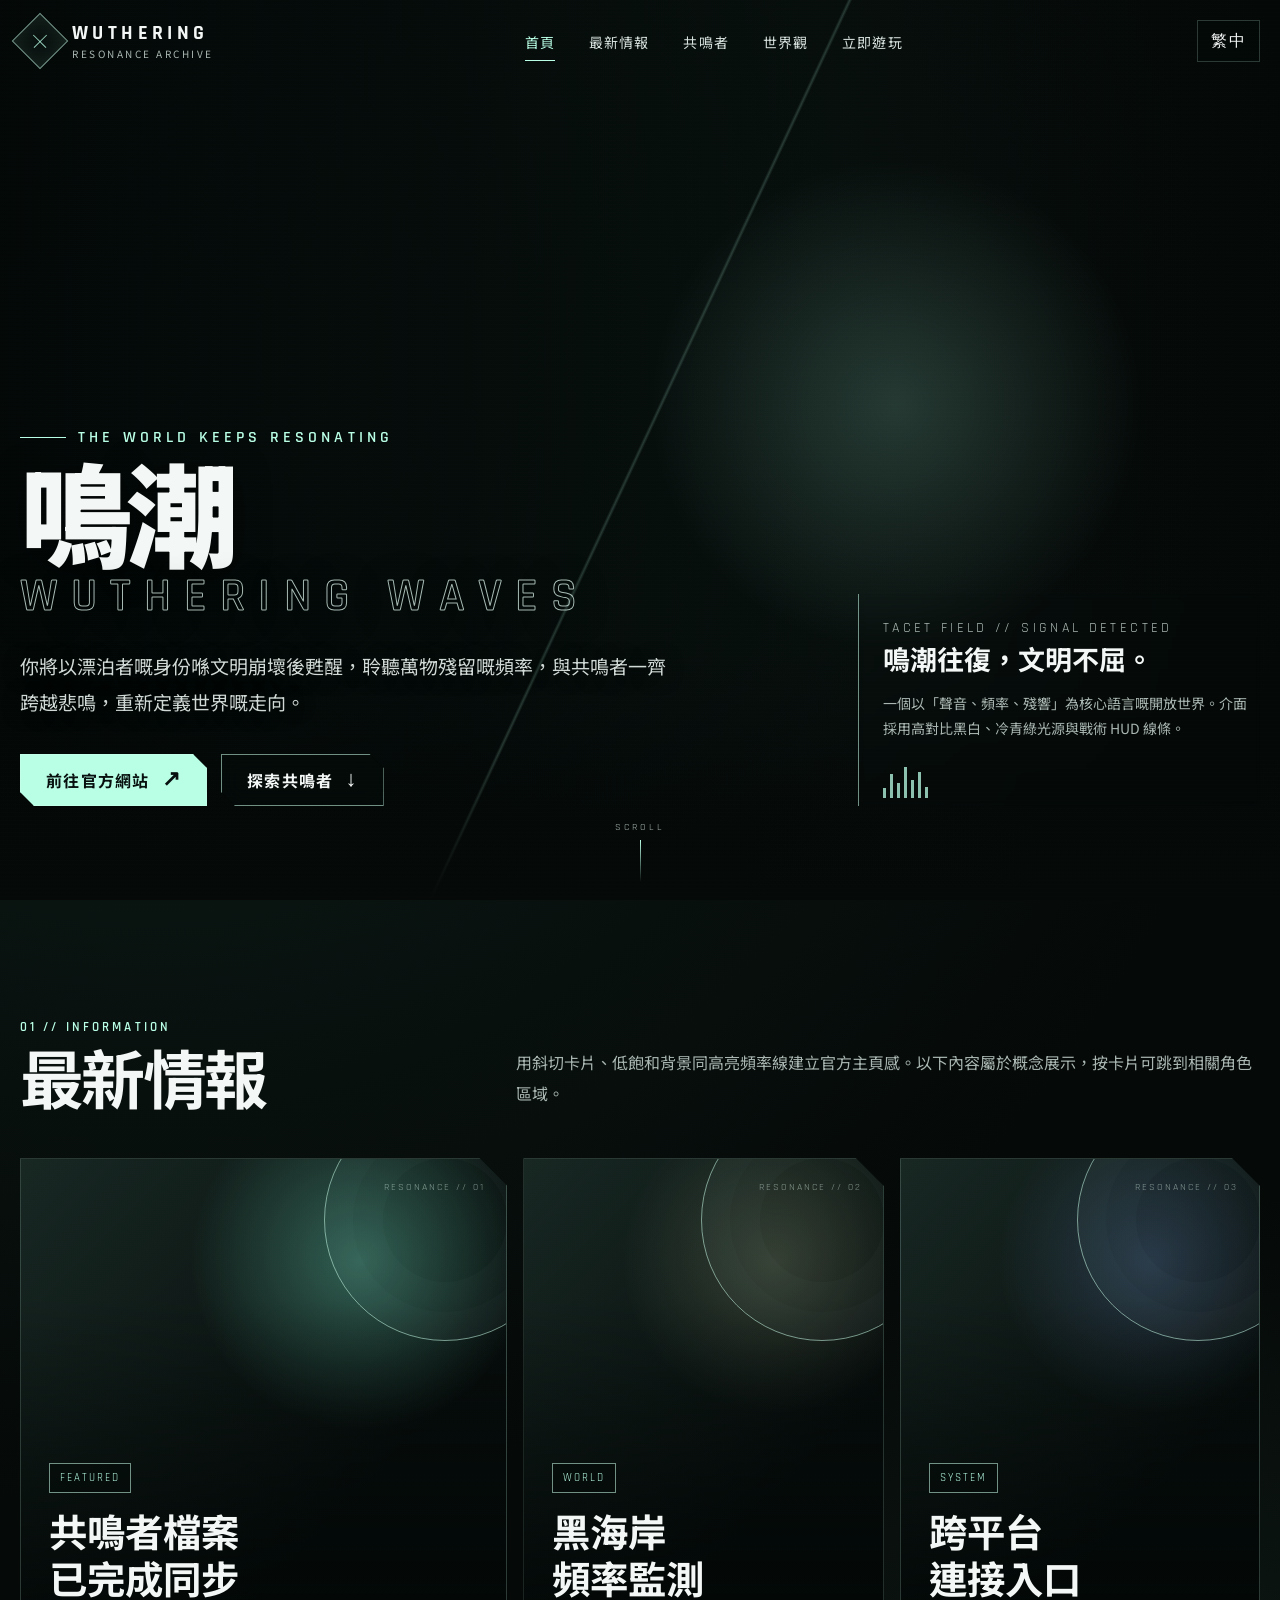
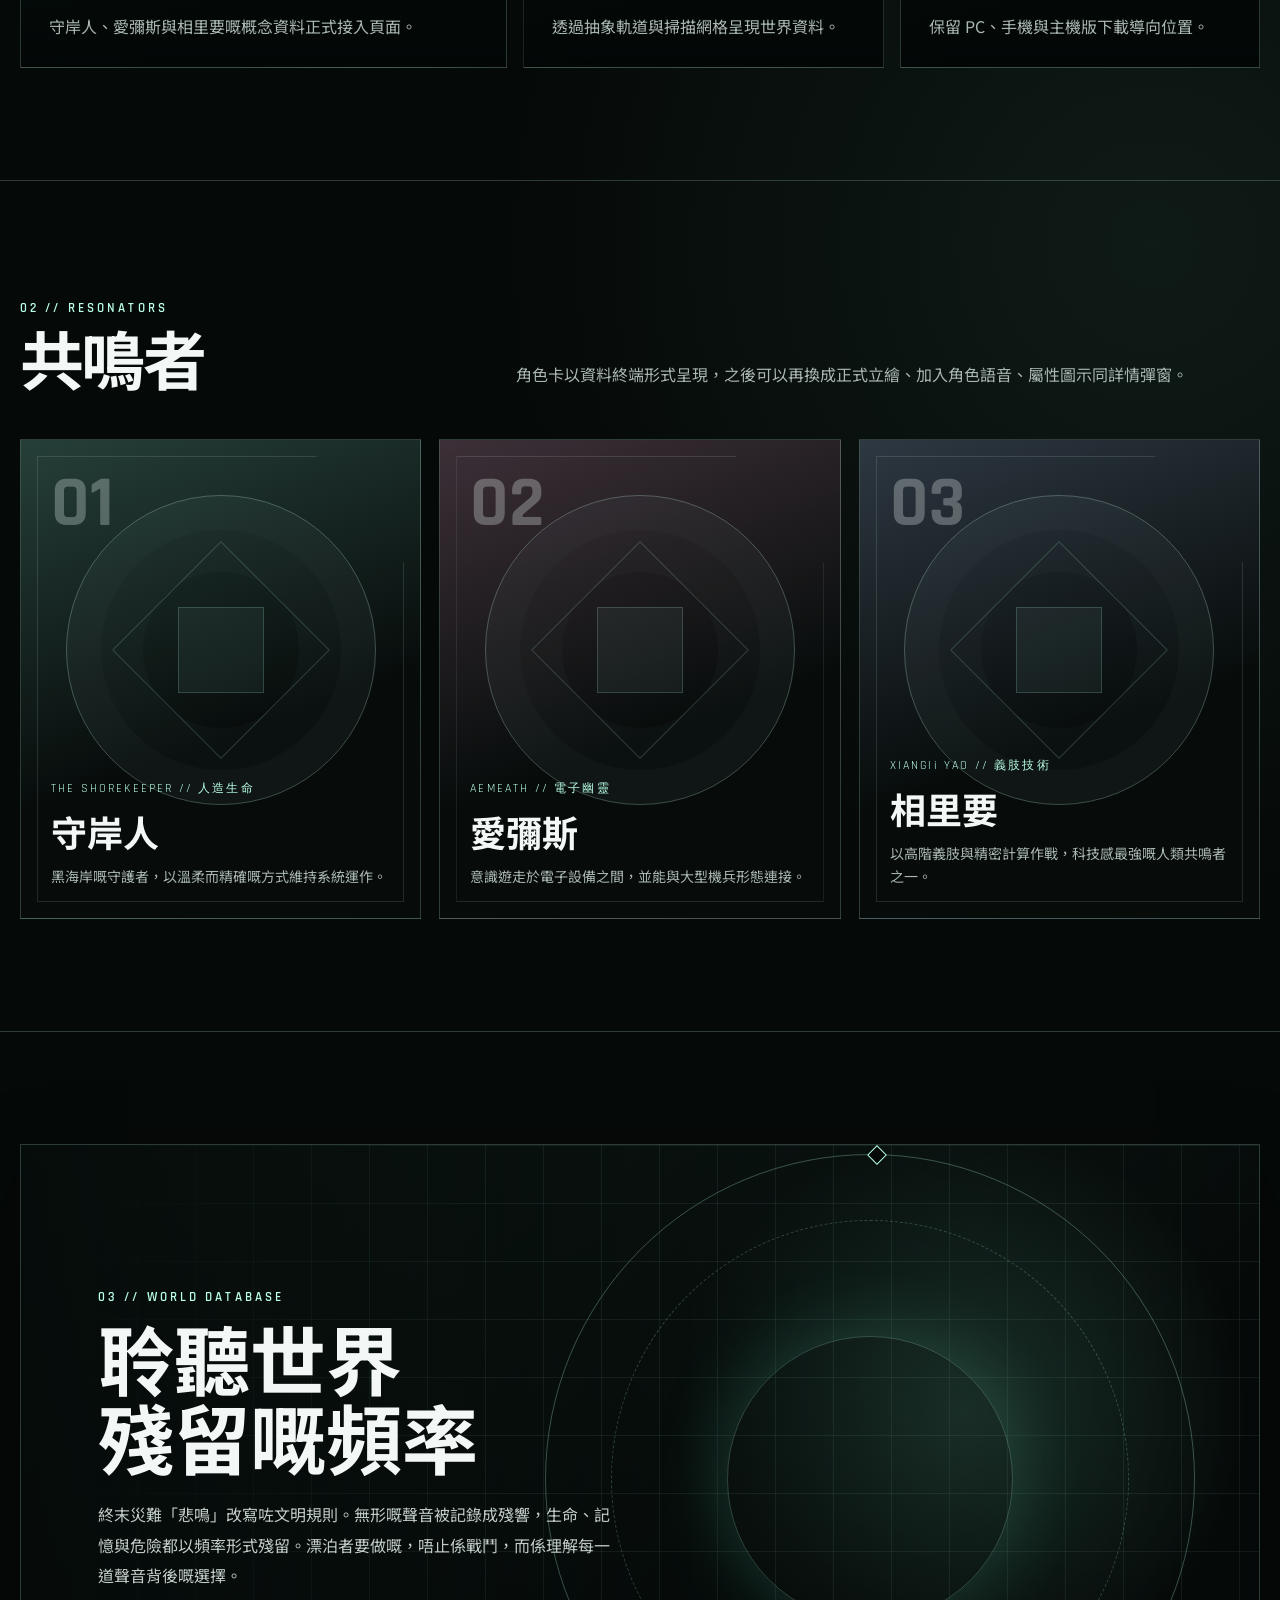
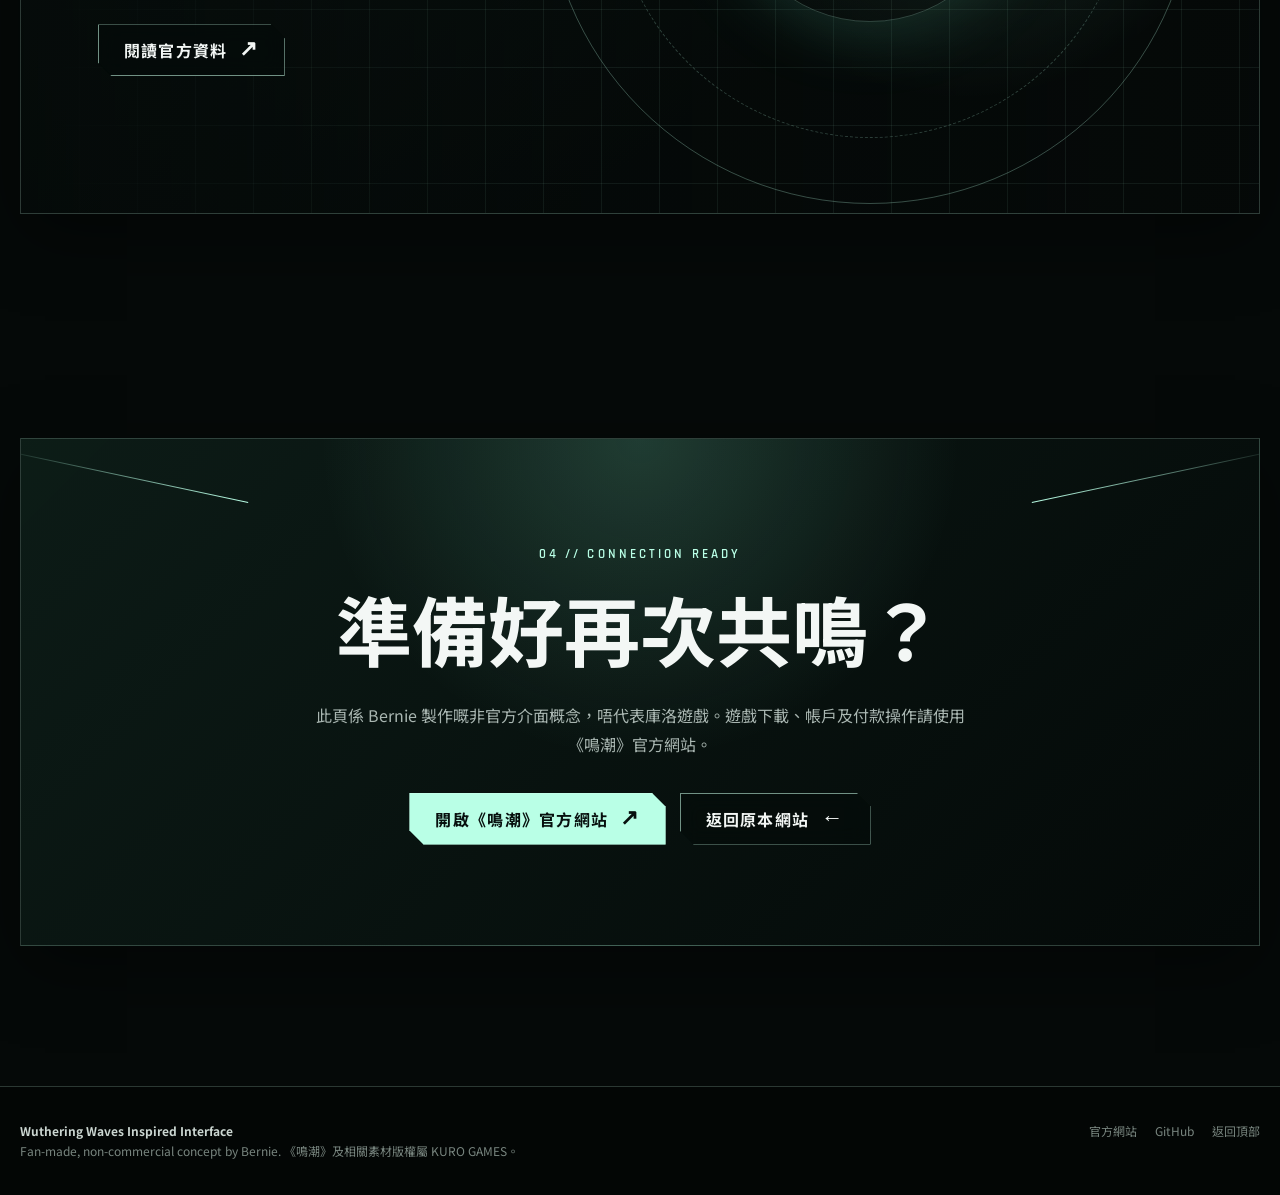
==== wuwa/index.html @ e4658cd7 "feat: add Wuthering Waves inspired landing page" ====
<!DOCTYPE html>
<html lang="zh-Hant">
<head>
  <meta charset="UTF-8" />
  <meta name="viewport" content="width=device-width, initial-scale=1.0" />
  <meta name="description" content="鳴潮風格的非官方概念首頁，由 Bernie 製作。" />
  <meta name="theme-color" content="#07110f" />
  <title>鳴潮｜Wuthering Waves Concept</title>
  <link rel="preconnect" href="https://fonts.googleapis.com" />
  <link rel="preconnect" href="https://fonts.gstatic.com" crossorigin />
  <link href="https://fonts.googleapis.com/css2?family=Noto+Sans+TC:wght@300;400;500;600;700;900&family=Rajdhani:wght@400;500;600;700&display=swap" rel="stylesheet" />
  <style>
    :root {
      --bg: #050908;
      --bg-soft: #0b1412;
      --panel: rgba(8, 17, 15, .72);
      --panel-strong: rgba(6, 13, 12, .92);
      --line: rgba(203, 255, 235, .2);
      --line-bright: rgba(203, 255, 235, .55);
      --text: #f3f7f5;
      --muted: #a9b6b1;
      --accent: #b9ffe6;
      --accent-2: #62e6bd;
      --warning: #e8dca4;
      --shadow: 0 22px 70px rgba(0, 0, 0, .42);
      --max: 1240px;
    }

    * { box-sizing: border-box; }
    html { scroll-behavior: smooth; }
    body {
      margin: 0;
      color: var(--text);
      background:
        radial-gradient(circle at 12% 8%, rgba(54, 129, 107, .16), transparent 28%),
        radial-gradient(circle at 90% 42%, rgba(117, 205, 175, .09), transparent 24%),
        var(--bg);
      font-family: "Noto Sans TC", system-ui, sans-serif;
      overflow-x: hidden;
    }

    body::before {
      content: "";
      position: fixed;
      inset: 0;
      pointer-events: none;
      opacity: .16;
      z-index: 100;
      background-image: linear-gradient(rgba(255,255,255,.035) 1px, transparent 1px);
      background-size: 100% 4px;
      mix-blend-mode: overlay;
    }

    a { color: inherit; text-decoration: none; }
    button { font: inherit; }
    img { display: block; max-width: 100%; }

    .skip-link {
      position: fixed;
      left: 16px;
      top: -80px;
      z-index: 999;
      padding: 12px 16px;
      background: var(--accent);
      color: #06100d;
      transition: top .2s ease;
    }
    .skip-link:focus { top: 16px; }

    .site-header {
      position: fixed;
      inset: 0 0 auto;
      z-index: 50;
      border-bottom: 1px solid transparent;
      transition: background .25s ease, border-color .25s ease, backdrop-filter .25s ease;
    }
    .site-header.scrolled {
      background: rgba(3, 8, 7, .8);
      border-color: var(--line);
      backdrop-filter: blur(18px);
    }
    .nav-shell {
      width: min(var(--max), calc(100% - 40px));
      height: 82px;
      margin: 0 auto;
      display: flex;
      align-items: center;
      justify-content: space-between;
      gap: 28px;
    }
    .brand {
      display: inline-flex;
      align-items: center;
      gap: 12px;
      min-width: 210px;
      letter-spacing: .08em;
    }
    .brand-glyph {
      width: 40px;
      height: 40px;
      position: relative;
      display: grid;
      place-items: center;
      border: 1px solid var(--line-bright);
      transform: rotate(45deg);
      background: rgba(185, 255, 230, .04);
      box-shadow: inset 0 0 18px rgba(185, 255, 230, .08);
    }
    .brand-glyph::before,
    .brand-glyph::after {
      content: "";
      position: absolute;
      background: var(--accent);
      opacity: .8;
    }
    .brand-glyph::before { width: 18px; height: 1px; }
    .brand-glyph::after { width: 1px; height: 18px; }
    .brand-copy { line-height: 1; }
    .brand-copy strong {
      display: block;
      font-family: Rajdhani, sans-serif;
      font-size: 20px;
      font-weight: 700;
      letter-spacing: .22em;
    }
    .brand-copy small {
      display: block;
      margin-top: 6px;
      color: var(--muted);
      font-size: 10px;
      letter-spacing: .25em;
    }

    .site-nav {
      display: flex;
      align-items: center;
      gap: 4px;
    }
    .site-nav a {
      position: relative;
      padding: 29px 15px 27px;
      color: #d8e2de;
      font-size: 14px;
      letter-spacing: .08em;
      transition: color .2s ease;
    }
    .site-nav a::after {
      content: "";
      position: absolute;
      left: 15px;
      right: 15px;
      bottom: 18px;
      height: 1px;
      background: var(--accent);
      transform: scaleX(0);
      transition: transform .2s ease;
    }
    .site-nav a:hover,
    .site-nav a.active { color: var(--accent); }
    .site-nav a:hover::after,
    .site-nav a.active::after { transform: scaleX(1); }

    .header-actions { display: flex; align-items: center; gap: 10px; }
    .lang-btn,
    .menu-btn {
      border: 1px solid var(--line);
      background: rgba(3, 10, 8, .3);
      color: var(--text);
      height: 42px;
      min-width: 42px;
      cursor: pointer;
    }
    .lang-btn { padding: 0 13px; font-family: Rajdhani, sans-serif; letter-spacing: .08em; }
    .menu-btn { display: none; font-size: 20px; }

    .hero {
      min-height: 100svh;
      position: relative;
      display: grid;
      align-items: end;
      isolation: isolate;
      background:
        linear-gradient(90deg, rgba(3, 8, 7, .96) 0%, rgba(3, 8, 7, .75) 36%, rgba(3, 8, 7, .18) 66%, rgba(3, 8, 7, .52) 100%),
        linear-gradient(0deg, var(--bg) 0%, transparent 28%),
        url("https://wutheringwaves.kurogames.com/website-preface/video/bg/bg-poster.png") center/cover no-repeat;
    }
    .hero::before {
      content: "";
      position: absolute;
      inset: 0;
      z-index: -1;
      background:
        linear-gradient(115deg, transparent 0 49.85%, rgba(185,255,230,.18) 50%, transparent 50.15%),
        radial-gradient(circle at 70% 45%, rgba(177, 255, 228, .18), transparent 24%);
      animation: pulseGlow 5s ease-in-out infinite;
    }
    .hero::after {
      content: "";
      position: absolute;
      inset: auto 0 0;
      height: 150px;
      z-index: -1;
      background: linear-gradient(transparent, var(--bg));
    }
    @keyframes pulseGlow {
      0%, 100% { opacity: .58; }
      50% { opacity: 1; }
    }

    .hero-shell {
      width: min(var(--max), calc(100% - 40px));
      margin: 0 auto;
      padding: 170px 0 94px;
      display: grid;
      grid-template-columns: minmax(0, 1.05fr) minmax(320px, .55fr);
      align-items: end;
      gap: 70px;
    }
    .kicker {
      margin: 0 0 16px;
      display: flex;
      align-items: center;
      gap: 12px;
      color: var(--accent);
      font-family: Rajdhani, sans-serif;
      font-weight: 600;
      letter-spacing: .26em;
      text-transform: uppercase;
    }
    .kicker::before { content: ""; width: 46px; height: 1px; background: currentColor; }
    .hero h1 {
      margin: 0;
      max-width: 850px;
      font-size: clamp(54px, 8.8vw, 132px);
      font-weight: 900;
      line-height: .82;
      letter-spacing: -.06em;
      text-shadow: 0 6px 36px rgba(0,0,0,.45);
    }
    .hero h1 span {
      display: block;
      margin-top: 21px;
      color: transparent;
      -webkit-text-stroke: 1px rgba(232, 255, 246, .72);
      font-family: Rajdhani, sans-serif;
      font-size: .42em;
      font-weight: 600;
      letter-spacing: .28em;
    }
    .hero-copy {
      max-width: 650px;
      margin: 32px 0 0;
      color: #d0d9d5;
      font-size: clamp(16px, 1.5vw, 19px);
      line-height: 1.9;
      text-shadow: 0 2px 18px rgba(0,0,0,.65);
    }
    .hero-actions { display: flex; flex-wrap: wrap; gap: 14px; margin-top: 34px; }
    .btn {
      min-height: 52px;
      padding: 0 25px;
      display: inline-flex;
      align-items: center;
      justify-content: center;
      gap: 12px;
      border: 1px solid var(--line-bright);
      font-weight: 700;
      letter-spacing: .08em;
      clip-path: polygon(0 0, calc(100% - 14px) 0, 100% 14px, 100% 100%, 14px 100%, 0 calc(100% - 14px));
      transition: transform .2s ease, background .2s ease, color .2s ease;
    }
    .btn:hover { transform: translateY(-3px); }
    .btn.primary { background: var(--accent); color: #07100e; }
    .btn.ghost { background: rgba(4, 12, 10, .55); backdrop-filter: blur(10px); }
    .btn .arrow { font-family: Rajdhani, sans-serif; font-size: 22px; }

    .hero-data {
      align-self: end;
      border-left: 1px solid var(--line-bright);
      padding: 8px 0 8px 24px;
      backdrop-filter: blur(3px);
    }
    .data-label {
      margin: 0 0 12px;
      color: var(--accent);
      font-family: Rajdhani, sans-serif;
      font-size: 12px;
      letter-spacing: .24em;
    }
    .hero-data h2 { margin: 0; font-size: 27px; line-height: 1.35; }
    .hero-data p { margin: 14px 0 0; color: var(--muted); line-height: 1.75; font-size: 14px; }
    .signal {
      display: flex;
      align-items: end;
      gap: 4px;
      height: 34px;
      margin-top: 24px;
    }
    .signal i { width: 3px; background: var(--accent); opacity: .75; animation: wave 1.2s ease-in-out infinite; }
    .signal i:nth-child(1) { height: 10px; }
    .signal i:nth-child(2) { height: 24px; animation-delay: -.15s; }
    .signal i:nth-child(3) { height: 15px; animation-delay: -.3s; }
    .signal i:nth-child(4) { height: 31px; animation-delay: -.45s; }
    .signal i:nth-child(5) { height: 18px; animation-delay: -.6s; }
    .signal i:nth-child(6) { height: 26px; animation-delay: -.75s; }
    .signal i:nth-child(7) { height: 11px; animation-delay: -.9s; }
    @keyframes wave { 0%,100% { transform: scaleY(.5); opacity: .35; } 50% { transform: scaleY(1); opacity: 1; } }

    .scroll-mark {
      position: absolute;
      left: 50%;
      bottom: 18px;
      transform: translateX(-50%);
      display: flex;
      flex-direction: column;
      align-items: center;
      gap: 7px;
      color: var(--muted);
      font-family: Rajdhani, sans-serif;
      font-size: 10px;
      letter-spacing: .3em;
    }
    .scroll-mark::after { content: ""; width: 1px; height: 42px; background: linear-gradient(var(--accent), transparent); }

    main section:not(.hero) {
      width: min(var(--max), calc(100% - 40px));
      margin: 0 auto;
      padding: 112px 0;
    }
    .section-head {
      display: grid;
      grid-template-columns: .6fr 1fr;
      gap: 50px;
      align-items: end;
      margin-bottom: 50px;
    }
    .index {
      color: var(--accent);
      font-family: Rajdhani, sans-serif;
      font-size: 13px;
      font-weight: 600;
      letter-spacing: .24em;
    }
    .section-head h2 {
      margin: 8px 0 0;
      font-size: clamp(38px, 5vw, 70px);
      line-height: 1;
      letter-spacing: -.04em;
    }
    .section-head p { margin: 0; color: var(--muted); line-height: 1.9; }

    .news-grid {
      display: grid;
      grid-template-columns: 1.15fr .85fr .85fr;
      gap: 16px;
    }
    .news-card {
      min-height: 410px;
      position: relative;
      padding: 28px;
      display: flex;
      flex-direction: column;
      justify-content: end;
      overflow: hidden;
      border: 1px solid var(--line);
      background:
        linear-gradient(0deg, rgba(2, 7, 6, .98), rgba(2, 7, 6, .12) 72%),
        radial-gradient(circle at 70% 20%, var(--card-glow, rgba(98,230,189,.32)), transparent 32%),
        linear-gradient(135deg, #1b2c27, #070d0c 68%);
      box-shadow: var(--shadow);
      clip-path: polygon(0 0, calc(100% - 28px) 0, 100% 28px, 100% 100%, 0 100%);
      transition: transform .25s ease, border-color .25s ease;
    }
    .news-card::before {
      content: "";
      position: absolute;
      width: 240px;
      height: 240px;
      right: -60px;
      top: -60px;
      border: 1px solid var(--line-bright);
      border-radius: 50%;
      box-shadow: inset 0 0 0 28px rgba(185,255,230,.015), inset 0 0 0 58px rgba(185,255,230,.018);
    }
    .news-card::after {
      content: "RESONANCE // 0" attr(data-id);
      position: absolute;
      right: 21px;
      top: 22px;
      color: rgba(232,255,246,.5);
      font-family: Rajdhani, sans-serif;
      font-size: 10px;
      letter-spacing: .2em;
    }
    .news-card:hover { transform: translateY(-8px); border-color: var(--line-bright); }
    .news-card.featured { min-height: 510px; }
    .tag {
      width: max-content;
      margin-bottom: 14px;
      padding: 7px 10px;
      color: var(--accent);
      border: 1px solid var(--line-bright);
      background: rgba(3, 10, 8, .45);
      font-family: Rajdhani, sans-serif;
      font-size: 11px;
      letter-spacing: .18em;
    }
    .news-card h3 { position: relative; margin: 0; font-size: clamp(24px, 3vw, 42px); line-height: 1.2; }
    .news-card p { position: relative; margin: 13px 0 0; color: var(--muted); line-height: 1.65; }

    .resonator-shell {
      position: relative;
      border-top: 1px solid var(--line);
      border-bottom: 1px solid var(--line);
    }
    .resonator-grid {
      display: grid;
      grid-template-columns: repeat(3, 1fr);
      gap: 18px;
    }
    .resonator {
      min-height: 480px;
      position: relative;
      overflow: hidden;
      border: 1px solid var(--line);
      background: linear-gradient(160deg, var(--tone, #20352f), #070c0b 60%);
      cursor: pointer;
      transition: flex .3s ease, transform .25s ease, border-color .25s ease;
    }
    .resonator:hover { transform: translateY(-6px); border-color: var(--accent); }
    .resonator::before {
      content: "";
      position: absolute;
      inset: 16px;
      border: 1px solid rgba(226, 255, 244, .12);
      clip-path: polygon(0 0, 76% 0, 100% 24%, 100% 100%, 0 100%);
    }
    .resonator-orbit {
      position: absolute;
      width: 310px;
      aspect-ratio: 1;
      left: 50%;
      top: 44%;
      transform: translate(-50%, -50%);
      border: 1px solid rgba(210, 255, 239, .27);
      border-radius: 50%;
      box-shadow: inset 0 0 0 34px rgba(185,255,230,.018), inset 0 0 0 76px rgba(185,255,230,.02);
    }
    .resonator-orbit::before,
    .resonator-orbit::after {
      content: "";
      position: absolute;
      inset: 25%;
      border: 1px solid rgba(185,255,230,.18);
      transform: rotate(45deg);
    }
    .resonator-orbit::after { inset: 36%; transform: rotate(0deg); background: rgba(185,255,230,.06); }
    .resonator-number {
      position: absolute;
      left: 30px;
      top: 28px;
      color: rgba(245,255,251,.28);
      font-family: Rajdhani, sans-serif;
      font-size: 72px;
      font-weight: 700;
      line-height: 1;
    }
    .resonator-info {
      position: absolute;
      inset: auto 30px 30px;
      z-index: 2;
    }
    .resonator-role { color: var(--accent); font-family: Rajdhani, sans-serif; letter-spacing: .18em; font-size: 12px; }
    .resonator h3 { margin: 8px 0; font-size: 36px; }
    .resonator p { margin: 0; color: var(--muted); line-height: 1.65; font-size: 14px; }

    .world {
      position: relative;
      min-height: 670px;
      display: grid;
      place-items: center;
      overflow: hidden;
      border: 1px solid var(--line);
      background:
        linear-gradient(90deg, rgba(4,9,8,.88), rgba(4,9,8,.18)),
        radial-gradient(circle at 76% 40%, rgba(132,237,199,.24), transparent 28%),
        linear-gradient(145deg, #13241f, #050908 68%);
      box-shadow: var(--shadow);
    }
    .world::before {
      content: "";
      position: absolute;
      inset: 0;
      background-image:
        linear-gradient(rgba(185,255,230,.07) 1px, transparent 1px),
        linear-gradient(90deg, rgba(185,255,230,.07) 1px, transparent 1px);
      background-size: 58px 58px;
      mask-image: linear-gradient(90deg, transparent, black 40%, black);
    }
    .world-copy {
      position: relative;
      z-index: 2;
      width: min(590px, calc(100% - 48px));
      margin-right: auto;
      padding-left: clamp(28px, 6vw, 86px);
    }
    .world-copy h2 { margin: 12px 0 22px; font-size: clamp(42px, 6vw, 76px); line-height: 1.05; }
    .world-copy p { color: #c1ccc7; line-height: 1.9; }
    .world-ring {
      position: absolute;
      right: clamp(-110px, 5vw, 90px);
      width: min(54vw, 650px);
      aspect-ratio: 1;
      border: 1px solid rgba(185,255,230,.28);
      border-radius: 50%;
      animation: rotate 24s linear infinite;
    }
    .world-ring::before,
    .world-ring::after {
      content: "";
      position: absolute;
      border-radius: 50%;
      border: 1px dashed rgba(185,255,230,.22);
    }
    .world-ring::before { inset: 10%; }
    .world-ring::after { inset: 28%; border-style: solid; box-shadow: 0 0 80px rgba(98,230,189,.2); }
    .world-ring span {
      position: absolute;
      width: 14px;
      aspect-ratio: 1;
      left: 50%;
      top: -7px;
      border: 1px solid var(--accent);
      background: var(--bg);
      transform: rotate(45deg);
    }
    @keyframes rotate { to { transform: rotate(360deg); } }

    .download {
      text-align: center;
      padding-bottom: 140px !important;
    }
    .download-panel {
      position: relative;
      overflow: hidden;
      padding: clamp(52px, 8vw, 100px) 24px;
      border: 1px solid var(--line);
      background:
        radial-gradient(circle at 50% 0%, rgba(134, 239, 201, .18), transparent 40%),
        linear-gradient(135deg, rgba(13, 29, 24, .94), rgba(4, 9, 8, .98));
      box-shadow: var(--shadow);
    }
    .download-panel::before,
    .download-panel::after {
      content: "";
      position: absolute;
      width: 260px;
      height: 1px;
      top: 36px;
      background: linear-gradient(90deg, transparent, var(--accent));
    }
    .download-panel::before { left: -30px; transform: rotate(12deg); }
    .download-panel::after { right: -30px; transform: rotate(-12deg) scaleX(-1); }
    .download h2 { margin: 10px 0 18px; font-size: clamp(42px, 6vw, 76px); }
    .download p { max-width: 650px; margin: 0 auto; color: var(--muted); line-height: 1.8; }
    .download .hero-actions { justify-content: center; }

    .site-footer {
      border-top: 1px solid var(--line);
      background: #030605;
    }
    .footer-shell {
      width: min(var(--max), calc(100% - 40px));
      margin: 0 auto;
      padding: 34px 0;
      display: flex;
      justify-content: space-between;
      gap: 30px;
      color: #78857f;
      font-size: 12px;
      line-height: 1.7;
    }
    .footer-shell strong { color: #cbd6d1; }
    .footer-links { display: flex; flex-wrap: wrap; gap: 18px; align-content: start; }
    .footer-links a:hover { color: var(--accent); }

    .reveal {
      opacity: 0;
      transform: translateY(28px);
      transition: opacity .75s ease, transform .75s ease;
    }
    .reveal.visible { opacity: 1; transform: none; }

    @media (max-width: 960px) {
      .nav-shell { height: 72px; }
      .site-nav {
        position: fixed;
        inset: 72px 0 auto;
        padding: 18px 20px 24px;
        display: grid;
        background: rgba(3, 8, 7, .97);
        border-bottom: 1px solid var(--line);
        transform: translateY(-120%);
        transition: transform .25s ease;
      }
      .site-nav.open { transform: translateY(0); }
      .site-nav a { padding: 13px 8px; }
      .site-nav a::after { left: 8px; right: auto; width: 40px; bottom: 7px; transform-origin: left; }
      .menu-btn { display: inline-grid; place-items: center; }
      .hero-shell { grid-template-columns: 1fr; gap: 42px; }
      .hero-data { max-width: 550px; }
      .section-head { grid-template-columns: 1fr; gap: 20px; }
      .news-grid { grid-template-columns: 1fr 1fr; }
      .news-card.featured { grid-column: 1 / -1; min-height: 480px; }
      .resonator-grid { grid-template-columns: 1fr; }
      .resonator { min-height: 390px; }
      .world-ring { opacity: .5; right: -180px; }
    }

    @media (max-width: 640px) {
      .nav-shell,
      .hero-shell,
      main section:not(.hero),
      .footer-shell { width: min(100% - 28px, var(--max)); }
      .brand { min-width: 0; }
      .brand-copy strong { font-size: 17px; }
      .brand-copy small { display: none; }
      .lang-btn { display: none; }
      .hero { background-position: 64% center; }
      .hero-shell { padding-top: 130px; padding-bottom: 76px; }
      .hero h1 { font-size: clamp(52px, 18vw, 78px); }
      .hero h1 span { font-size: .3em; letter-spacing: .18em; }
      .hero-copy { font-size: 15px; }
      .hero-actions { display: grid; }
      .btn { width: 100%; }
      .hero-data { padding-left: 18px; }
      main section:not(.hero) { padding: 84px 0; }
      .news-grid { grid-template-columns: 1fr; }
      .news-card.featured { grid-column: auto; }
      .news-card, .news-card.featured { min-height: 390px; }
      .world { min-height: 610px; }
      .world-copy { padding-left: 24px; }
      .world-ring { width: 520px; right: -300px; }
      .footer-shell { flex-direction: column; }
    }

    @media (prefers-reduced-motion: reduce) {
      html { scroll-behavior: auto; }
      *, *::before, *::after { animation: none !important; transition-duration: .01ms !important; }
      .reveal { opacity: 1; transform: none; }
    }
  </style>
</head>
<body>
  <a class="skip-link" href="#main">跳到主要內容</a>

  <header class="site-header" id="header">
    <div class="nav-shell">
      <a class="brand" href="#top" aria-label="回到首頁">
        <span class="brand-glyph" aria-hidden="true"></span>
        <span class="brand-copy">
          <strong>WUTHERING</strong>
          <small>RESONANCE ARCHIVE</small>
        </span>
      </a>

      <nav class="site-nav" id="siteNav" aria-label="主要選單">
        <a class="active" href="#top">首頁</a>
        <a href="#news">最新情報</a>
        <a href="#resonators">共鳴者</a>
        <a href="#world">世界觀</a>
        <a href="#download">立即遊玩</a>
      </nav>

      <div class="header-actions">
        <button class="lang-btn" type="button" aria-label="目前語言：繁體中文">繁中</button>
        <button class="menu-btn" id="menuBtn" type="button" aria-expanded="false" aria-controls="siteNav" aria-label="開啟選單">☰</button>
      </div>
    </div>
  </header>

  <main id="main">
    <section class="hero" id="top" aria-labelledby="hero-title">
      <div class="hero-shell">
        <div class="reveal visible">
          <p class="kicker">The world keeps resonating</p>
          <h1 id="hero-title">鳴潮<span>WUTHERING WAVES</span></h1>
          <p class="hero-copy">你將以漂泊者嘅身份喺文明崩壞後甦醒，聆聽萬物殘留嘅頻率，與共鳴者一齊跨越悲鳴，重新定義世界嘅走向。</p>
          <div class="hero-actions">
            <a class="btn primary" href="https://wutheringwaves.kurogames.com/" target="_blank" rel="noopener noreferrer">前往官方網站 <span class="arrow">↗</span></a>
            <a class="btn ghost" href="#resonators">探索共鳴者 <span class="arrow">↓</span></a>
          </div>
        </div>

        <aside class="hero-data reveal visible" aria-label="世界觀摘要">
          <p class="data-label">TACET FIELD // SIGNAL DETECTED</p>
          <h2>鳴潮往復，文明不屈。</h2>
          <p>一個以「聲音、頻率、殘響」為核心語言嘅開放世界。介面採用高對比黑白、冷青綠光源與戰術 HUD 線條。</p>
          <div class="signal" aria-hidden="true"><i></i><i></i><i></i><i></i><i></i><i></i><i></i></div>
        </aside>
      </div>
      <span class="scroll-mark" aria-hidden="true">SCROLL</span>
    </section>

    <section id="news" aria-labelledby="news-title">
      <div class="section-head reveal">
        <div>
          <span class="index">01 // INFORMATION</span>
          <h2 id="news-title">最新情報</h2>
        </div>
        <p>用斜切卡片、低飽和背景同高亮頻率線建立官方主頁感。以下內容屬於概念展示，按卡片可跳到相關角色區域。</p>
      </div>

      <div class="news-grid">
        <a class="news-card featured reveal" data-id="1" href="#resonators" style="--card-glow: rgba(121, 238, 205, .4)">
          <span class="tag">FEATURED</span>
          <h3>共鳴者檔案<br />已完成同步</h3>
          <p>守岸人、愛彌斯與相里要嘅概念資料正式接入頁面。</p>
        </a>
        <a class="news-card reveal" data-id="2" href="#world" style="--card-glow: rgba(211, 224, 177, .23)">
          <span class="tag">WORLD</span>
          <h3>黑海岸<br />頻率監測</h3>
          <p>透過抽象軌道與掃描網格呈現世界資料。</p>
        </a>
        <a class="news-card reveal" data-id="3" href="#download" style="--card-glow: rgba(138, 180, 255, .25)">
          <span class="tag">SYSTEM</span>
          <h3>跨平台<br />連接入口</h3>
          <p>保留 PC、手機與主機版下載導向位置。</p>
        </a>
      </div>
    </section>

    <div class="resonator-shell">
      <section id="resonators" aria-labelledby="resonators-title">
        <div class="section-head reveal">
          <div>
            <span class="index">02 // RESONATORS</span>
            <h2 id="resonators-title">共鳴者</h2>
          </div>
          <p>角色卡以資料終端形式呈現，之後可以再換成正式立繪、加入角色語音、屬性圖示同詳情彈窗。</p>
        </div>

        <div class="resonator-grid">
          <article class="resonator reveal" style="--tone:#263f39" tabindex="0">
            <span class="resonator-number">01</span>
            <div class="resonator-orbit" aria-hidden="true"></div>
            <div class="resonator-info">
              <span class="resonator-role">THE SHOREKEEPER // 人造生命</span>
              <h3>守岸人</h3>
              <p>黑海岸嘅守護者，以溫柔而精確嘅方式維持系統運作。</p>
            </div>
          </article>

          <article class="resonator reveal" style="--tone:#3d3038" tabindex="0">
            <span class="resonator-number">02</span>
            <div class="resonator-orbit" aria-hidden="true"></div>
            <div class="resonator-info">
              <span class="resonator-role">AEMEATH // 電子幽靈</span>
              <h3>愛彌斯</h3>
              <p>意識遊走於電子設備之間，並能與大型機兵形態連接。</p>
            </div>
          </article>

          <article class="resonator reveal" style="--tone:#2e3842" tabindex="0">
            <span class="resonator-number">03</span>
            <div class="resonator-orbit" aria-hidden="true"></div>
            <div class="resonator-info">
              <span class="resonator-role">XIANGli YAO // 義肢技術</span>
              <h3>相里要</h3>
              <p>以高階義肢與精密計算作戰，科技感最強嘅人類共鳴者之一。</p>
            </div>
          </article>
        </div>
      </section>
    </div>

    <section id="world" aria-labelledby="world-title">
      <div class="world reveal">
        <div class="world-copy">
          <span class="index">03 // WORLD DATABASE</span>
          <h2 id="world-title">聆聽世界<br />殘留嘅頻率</h2>
          <p>終末災難「悲鳴」改寫咗文明規則。無形嘅聲音被記錄成殘響，生命、記憶與危險都以頻率形式殘留。漂泊者要做嘅，唔止係戰鬥，而係理解每一道聲音背後嘅選擇。</p>
          <div class="hero-actions">
            <a class="btn ghost" href="https://wutheringwaves.kurogames.com/" target="_blank" rel="noopener noreferrer">閱讀官方資料 <span class="arrow">↗</span></a>
          </div>
        </div>
        <div class="world-ring" aria-hidden="true"><span></span></div>
      </div>
    </section>

    <section class="download" id="download" aria-labelledby="download-title">
      <div class="download-panel reveal">
        <span class="index">04 // CONNECTION READY</span>
        <h2 id="download-title">準備好再次共鳴？</h2>
        <p>此頁係 Bernie 製作嘅非官方介面概念，唔代表庫洛遊戲。遊戲下載、帳戶及付款操作請使用《鳴潮》官方網站。</p>
        <div class="hero-actions">
          <a class="btn primary" href="https://wutheringwaves.kurogames.com/" target="_blank" rel="noopener noreferrer">開啟《鳴潮》官方網站 <span class="arrow">↗</span></a>
          <a class="btn ghost" href="../index.html">返回原本網站 <span class="arrow">←</span></a>
        </div>
      </div>
    </section>
  </main>

  <footer class="site-footer">
    <div class="footer-shell">
      <div>
        <strong>Wuthering Waves Inspired Interface</strong><br />
        Fan-made, non-commercial concept by Bernie. 《鳴潮》及相關素材版權屬 KURO GAMES。
      </div>
      <div class="footer-links">
        <a href="https://wutheringwaves.kurogames.com/" target="_blank" rel="noopener noreferrer">官方網站</a>
        <a href="https://github.com/bernie8026/hi3" target="_blank" rel="noopener noreferrer">GitHub</a>
        <a href="#top">返回頂部</a>
      </div>
    </div>
  </footer>

  <script>
    const header = document.getElementById('header');
    const nav = document.getElementById('siteNav');
    const menuBtn = document.getElementById('menuBtn');
    const navLinks = [...document.querySelectorAll('.site-nav a')];
    const sections = [...document.querySelectorAll('main section[id]')];

    const updateHeader = () => header.classList.toggle('scrolled', window.scrollY > 24);
    updateHeader();
    window.addEventListener('scroll', updateHeader, { passive: true });

    menuBtn.addEventListener('click', () => {
      const isOpen = nav.classList.toggle('open');
      menuBtn.setAttribute('aria-expanded', String(isOpen));
      menuBtn.textContent = isOpen ? '×' : '☰';
    });

    navLinks.forEach(link => link.addEventListener('click', () => {
      nav.classList.remove('open');
      menuBtn.setAttribute('aria-expanded', 'false');
      menuBtn.textContent = '☰';
    }));

    const revealObserver = new IntersectionObserver(entries => {
      entries.forEach(entry => {
        if (entry.isIntersecting) {
          entry.target.classList.add('visible');
          revealObserver.unobserve(entry.target);
        }
      });
    }, { threshold: .14 });

    document.querySelectorAll('.reveal:not(.visible)').forEach(el => revealObserver.observe(el));

    const sectionObserver = new IntersectionObserver(entries => {
      entries.forEach(entry => {
        if (!entry.isIntersecting) return;
        navLinks.forEach(link => link.classList.toggle('active', link.getAttribute('href') === `#${entry.target.id}`));
      });
    }, { rootMargin: '-35% 0px -55% 0px' });

    sections.forEach(section => sectionObserver.observe(section));
  </script>
</body>
</html>
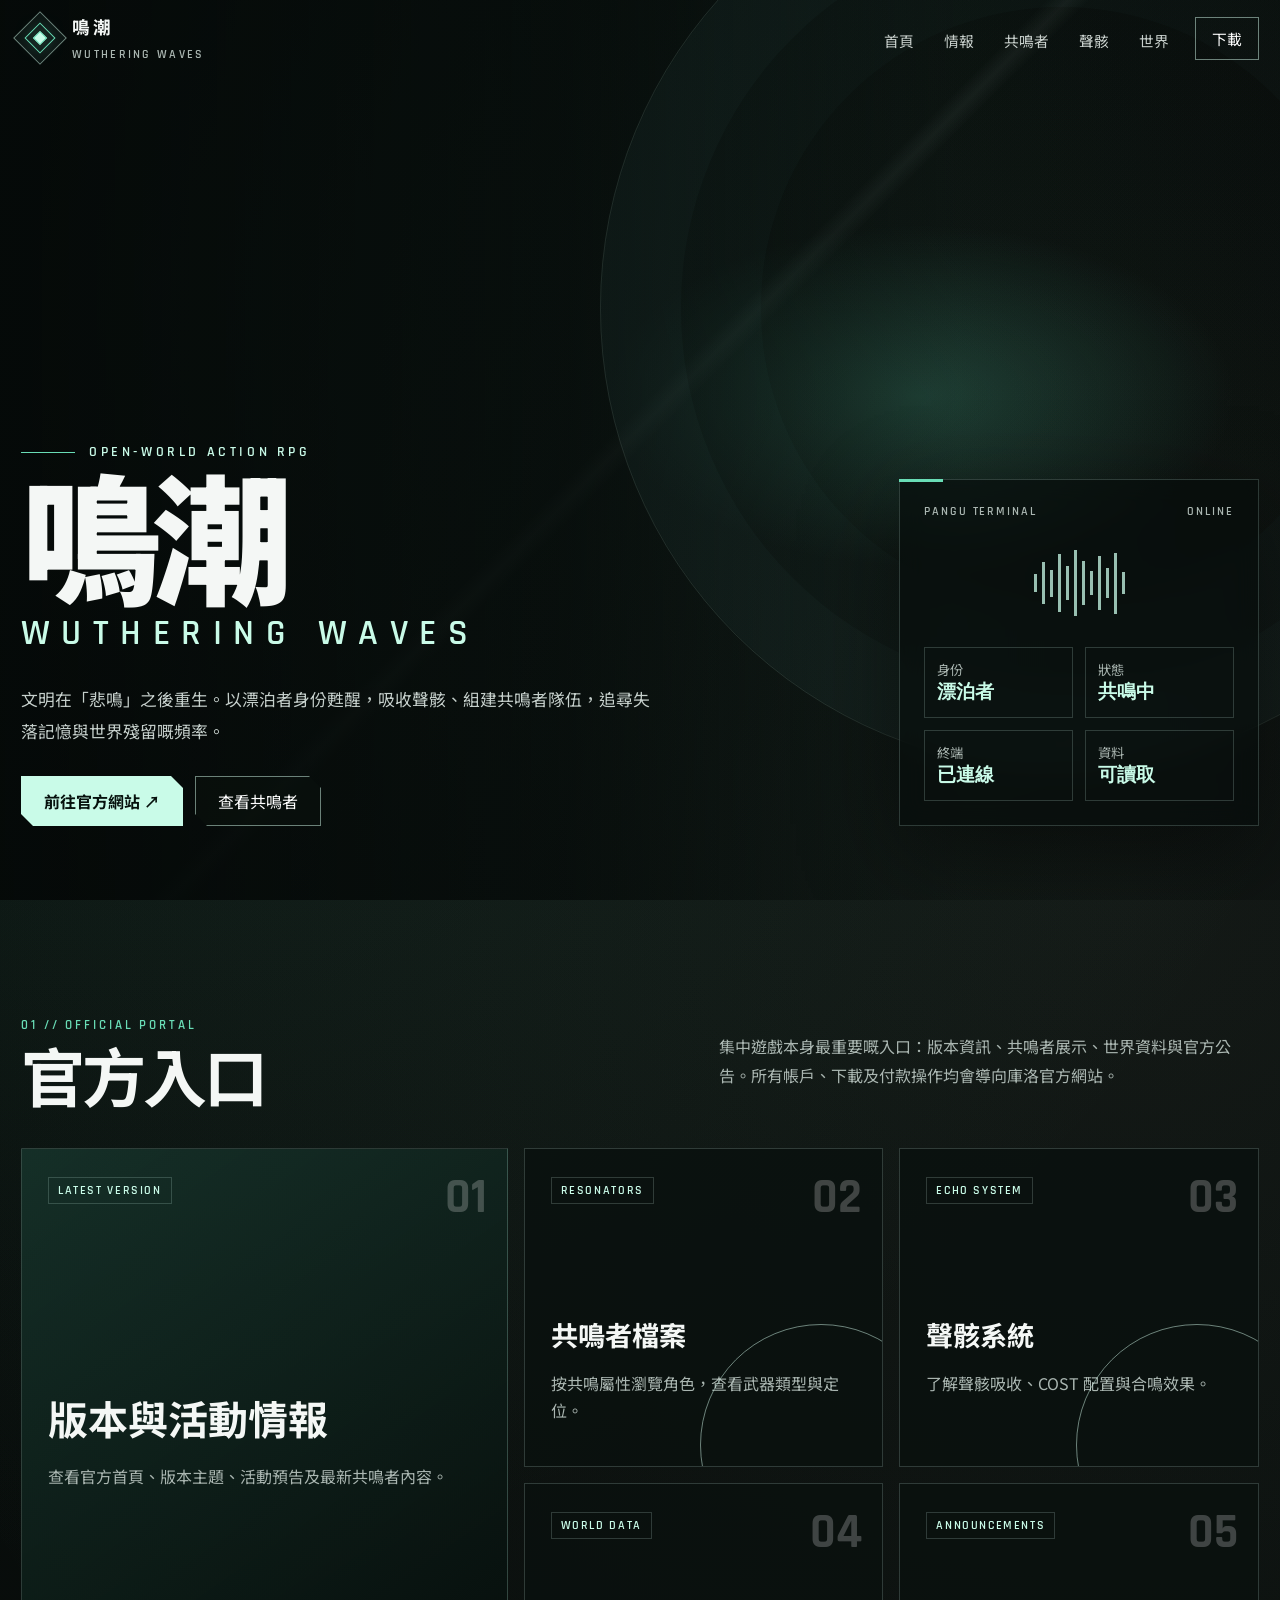
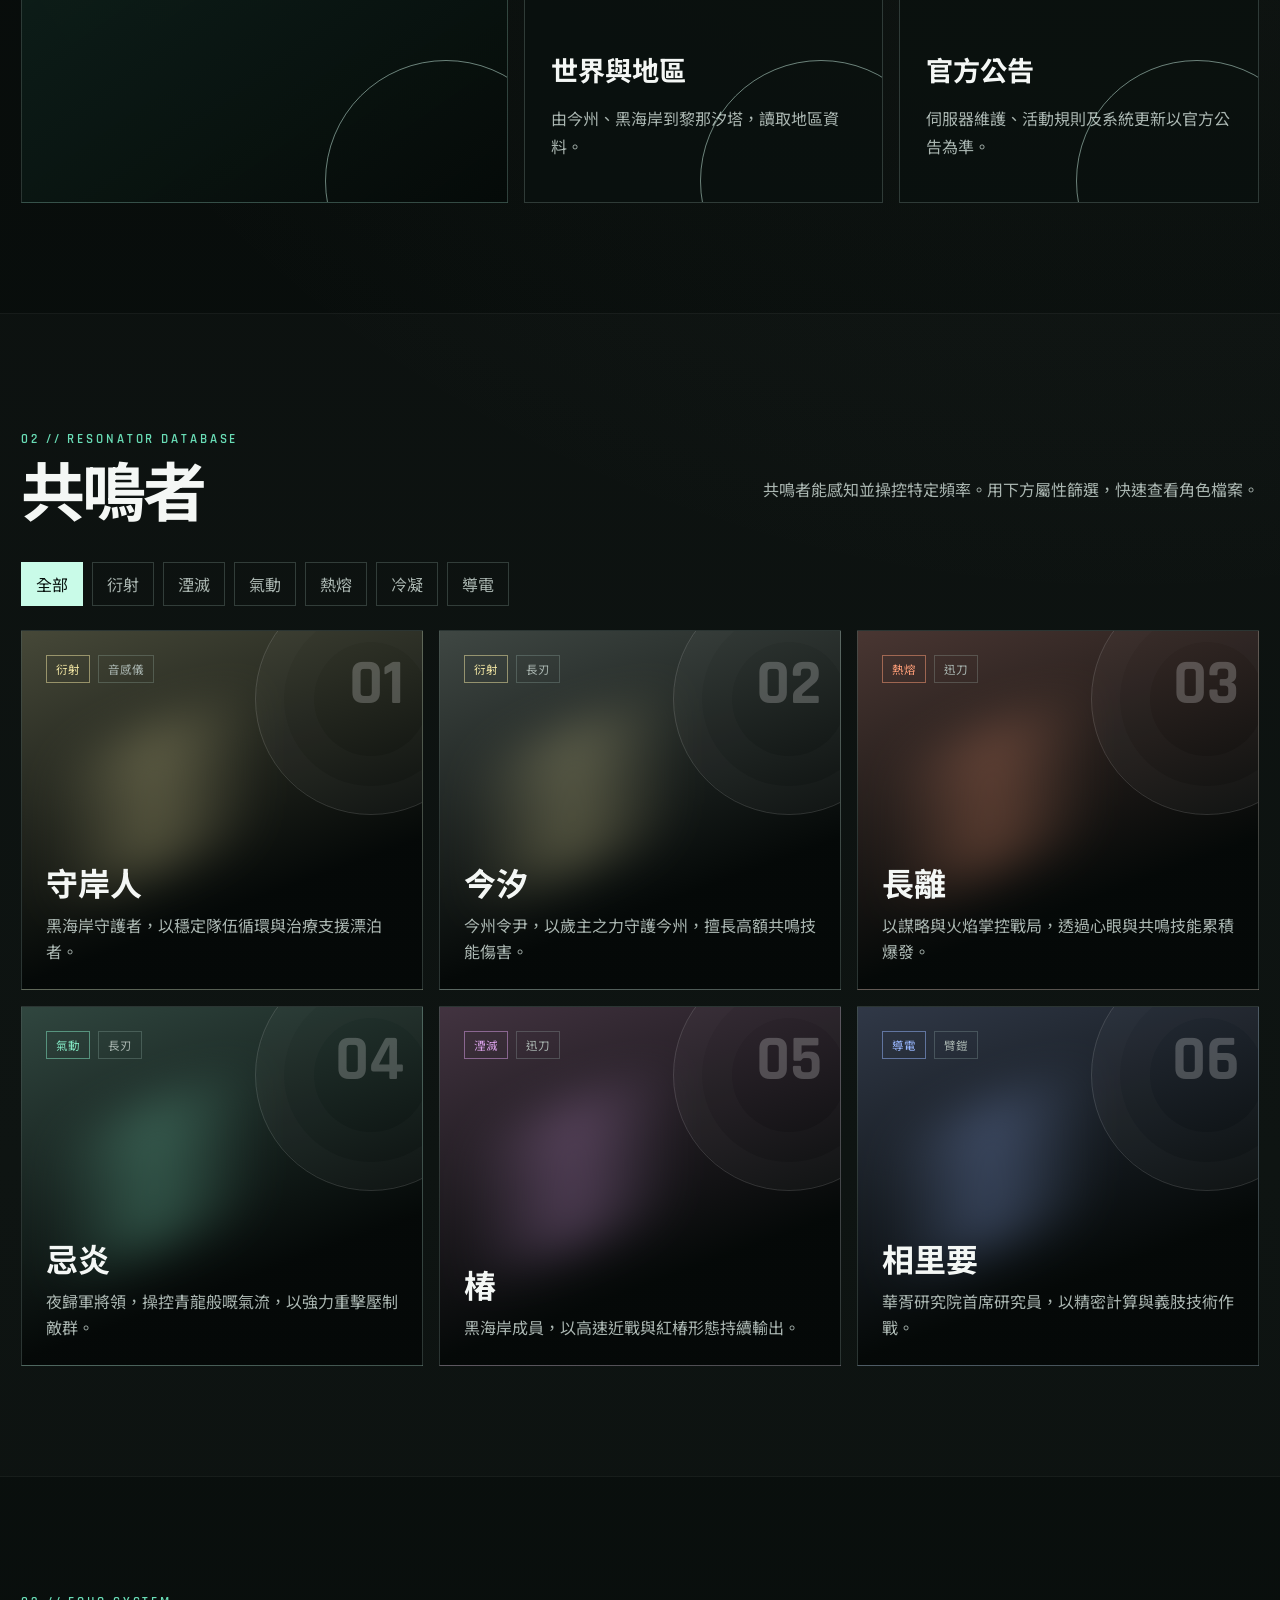
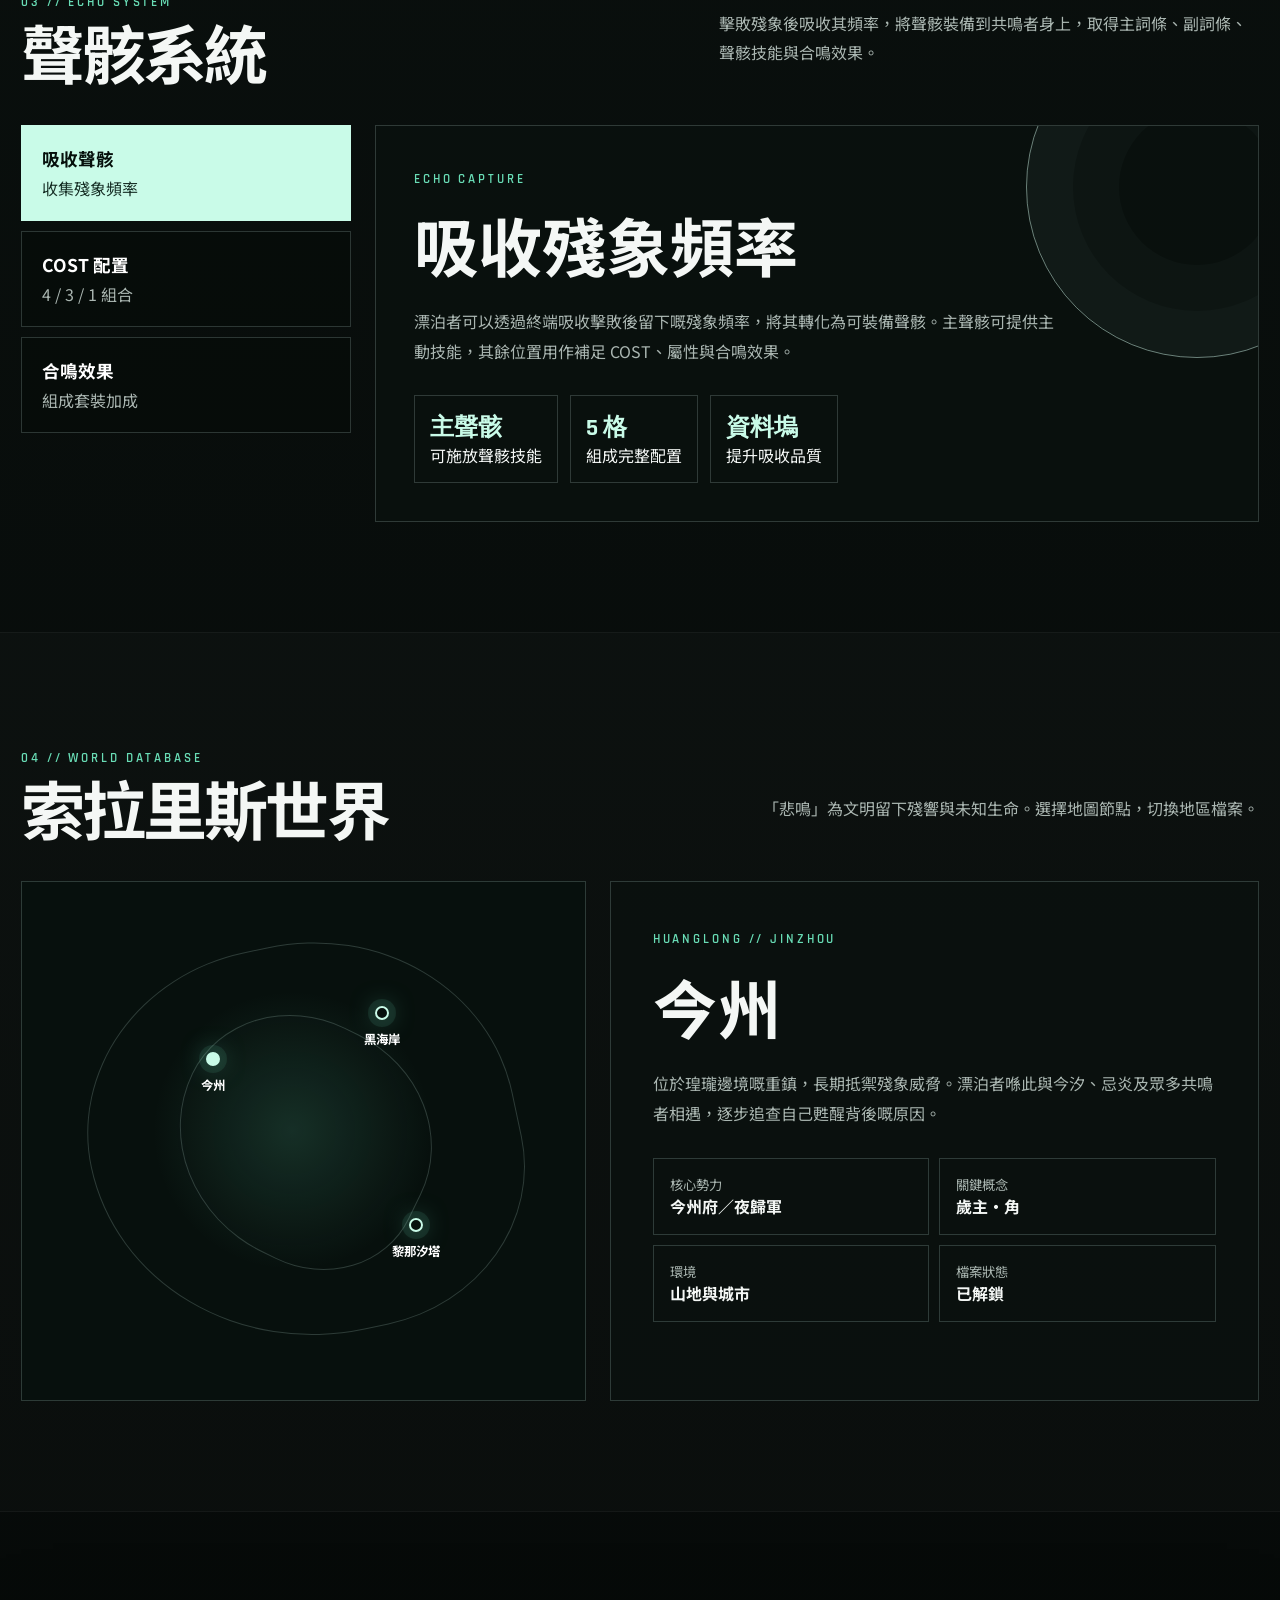
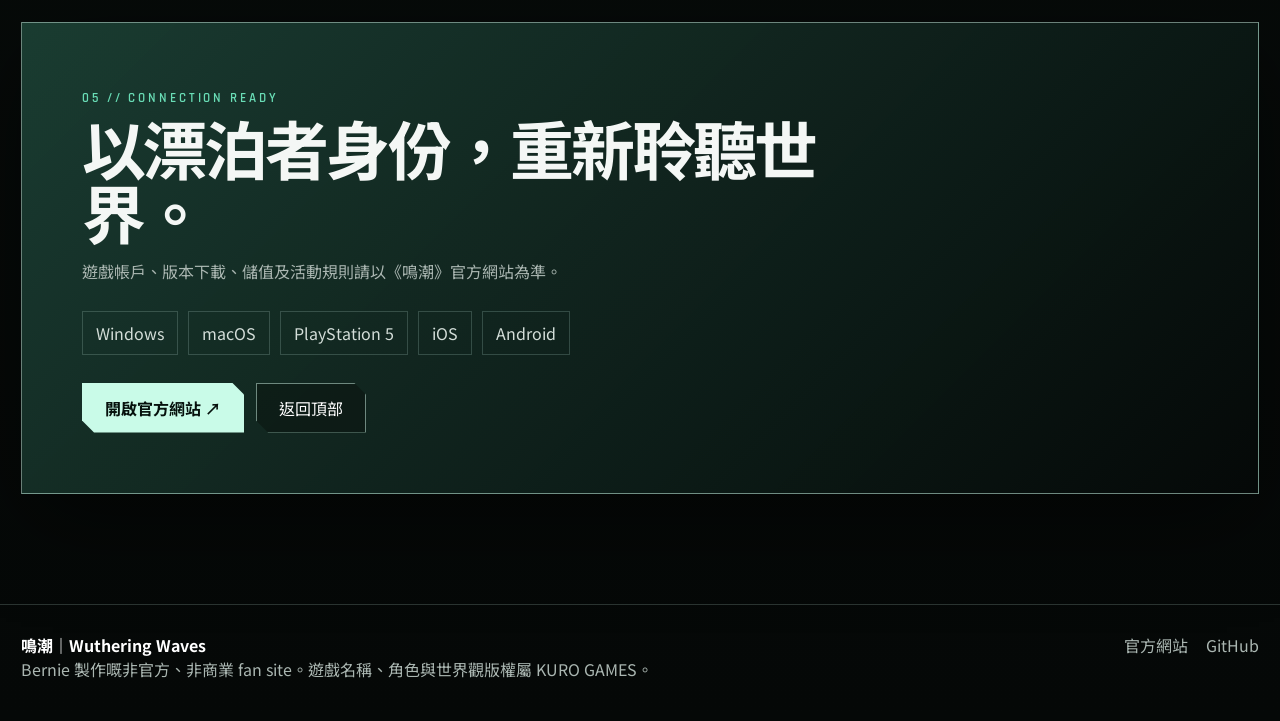
==== commit bde58c40: "Rebuild Wuthering Waves page with full game-specific content and interactions" ====
--- a/wuwa/index.html
+++ b/wuwa/index.html
@@ -3,27 +3,28 @@
 <head>
   <meta charset="UTF-8" />
   <meta name="viewport" content="width=device-width, initial-scale=1.0" />
-  <meta name="description" content="鳴潮風格的非官方概念首頁，由 Bernie 製作。" />
-  <meta name="theme-color" content="#07110f" />
-  <title>鳴潮｜Wuthering Waves Concept</title>
+  <meta name="description" content="《鳴潮》非官方繁體中文資料首頁：共鳴者、聲骸、世界觀、地區與官方入口。" />
+  <meta name="theme-color" content="#070b0a" />
+  <title>鳴潮｜Wuthering Waves</title>
   <link rel="preconnect" href="https://fonts.googleapis.com" />
   <link rel="preconnect" href="https://fonts.gstatic.com" crossorigin />
   <link href="https://fonts.googleapis.com/css2?family=Noto+Sans+TC:wght@300;400;500;600;700;900&family=Rajdhani:wght@400;500;600;700&display=swap" rel="stylesheet" />
   <style>
     :root {
-      --bg: #050908;
-      --bg-soft: #0b1412;
-      --panel: rgba(8, 17, 15, .72);
-      --panel-strong: rgba(6, 13, 12, .92);
-      --line: rgba(203, 255, 235, .2);
-      --line-bright: rgba(203, 255, 235, .55);
-      --text: #f3f7f5;
-      --muted: #a9b6b1;
-      --accent: #b9ffe6;
-      --accent-2: #62e6bd;
-      --warning: #e8dca4;
-      --shadow: 0 22px 70px rgba(0, 0, 0, .42);
-      --max: 1240px;
+      --bg: #060a09;
+      --bg-2: #0b1110;
+      --panel: rgba(10, 17, 15, .84);
+      --panel-2: rgba(17, 26, 23, .76);
+      --line: rgba(216, 255, 241, .18);
+      --line-strong: rgba(216, 255, 241, .48);
+      --text: #f4f7f5;
+      --muted: #aab6b1;
+      --accent: #c9fbe8;
+      --accent-2: #69ddb6;
+      --gold: #d4c693;
+      --danger: #d98989;
+      --max: 1280px;
+      --shadow: 0 30px 90px rgba(0, 0, 0, .45);
     }
 
     * { box-sizing: border-box; }
@@ -31,11 +32,11 @@
     body {
       margin: 0;
       color: var(--text);
+      font-family: "Noto Sans TC", system-ui, sans-serif;
       background:
-        radial-gradient(circle at 12% 8%, rgba(54, 129, 107, .16), transparent 28%),
-        radial-gradient(circle at 90% 42%, rgba(117, 205, 175, .09), transparent 24%),
-        var(--bg);
-      font-family: "Noto Sans TC", system-ui, sans-serif;
+        radial-gradient(circle at 10% 5%, rgba(72, 158, 128, .17), transparent 24%),
+        radial-gradient(circle at 88% 16%, rgba(175, 198, 177, .08), transparent 28%),
+        linear-gradient(180deg, #050807 0%, #0a100e 50%, #050807 100%);
       overflow-x: hidden;
     }
 
@@ -43,775 +44,400 @@
       content: "";
       position: fixed;
       inset: 0;
+      z-index: -2;
       pointer-events: none;
-      opacity: .16;
-      z-index: 100;
-      background-image: linear-gradient(rgba(255,255,255,.035) 1px, transparent 1px);
-      background-size: 100% 4px;
-      mix-blend-mode: overlay;
+      opacity: .25;
+      background-image:
+        linear-gradient(rgba(255,255,255,.024) 1px, transparent 1px),
+        linear-gradient(90deg, rgba(255,255,255,.024) 1px, transparent 1px);
+      background-size: 44px 44px;
+      mask-image: linear-gradient(to bottom, black, transparent 85%);
     }
 
     a { color: inherit; text-decoration: none; }
     button { font: inherit; }
-    img { display: block; max-width: 100%; }
-
-    .skip-link {
-      position: fixed;
-      left: 16px;
-      top: -80px;
-      z-index: 999;
-      padding: 12px 16px;
-      background: var(--accent);
-      color: #06100d;
-      transition: top .2s ease;
-    }
-    .skip-link:focus { top: 16px; }
+    img { max-width: 100%; display: block; }
+    .wrap { width: min(var(--max), calc(100% - 42px)); margin-inline: auto; }
+    .eyebrow, .mono { font-family: "Rajdhani", sans-serif; letter-spacing: .16em; text-transform: uppercase; }
+    .muted { color: var(--muted); }
+
+    .skip-link { position: fixed; left: 14px; top: -60px; z-index: 999; padding: 10px 14px; background: var(--accent); color: #06100c; }
+    .skip-link:focus { top: 14px; }
 
     .site-header {
       position: fixed;
       inset: 0 0 auto;
-      z-index: 50;
+      z-index: 100;
       border-bottom: 1px solid transparent;
-      transition: background .25s ease, border-color .25s ease, backdrop-filter .25s ease;
+      transition: .25s ease;
     }
     .site-header.scrolled {
-      background: rgba(3, 8, 7, .8);
+      background: rgba(5, 9, 8, .86);
+      backdrop-filter: blur(18px);
       border-color: var(--line);
-      backdrop-filter: blur(18px);
-    }
-    .nav-shell {
-      width: min(var(--max), calc(100% - 40px));
-      height: 82px;
-      margin: 0 auto;
-      display: flex;
-      align-items: center;
-      justify-content: space-between;
-      gap: 28px;
-    }
-    .brand {
-      display: inline-flex;
-      align-items: center;
-      gap: 12px;
-      min-width: 210px;
-      letter-spacing: .08em;
-    }
+    }
+    .nav-shell { height: 76px; display: flex; align-items: center; justify-content: space-between; gap: 24px; }
+    .brand { display: flex; align-items: center; gap: 13px; min-width: max-content; }
     .brand-glyph {
-      width: 40px;
-      height: 40px;
-      position: relative;
-      display: grid;
-      place-items: center;
-      border: 1px solid var(--line-bright);
-      transform: rotate(45deg);
-      background: rgba(185, 255, 230, .04);
-      box-shadow: inset 0 0 18px rgba(185, 255, 230, .08);
-    }
-    .brand-glyph::before,
-    .brand-glyph::after {
-      content: "";
-      position: absolute;
-      background: var(--accent);
-      opacity: .8;
-    }
-    .brand-glyph::before { width: 18px; height: 1px; }
-    .brand-glyph::after { width: 1px; height: 18px; }
-    .brand-copy { line-height: 1; }
-    .brand-copy strong {
-      display: block;
-      font-family: Rajdhani, sans-serif;
-      font-size: 20px;
-      font-weight: 700;
-      letter-spacing: .22em;
-    }
-    .brand-copy small {
-      display: block;
-      margin-top: 6px;
-      color: var(--muted);
-      font-size: 10px;
-      letter-spacing: .25em;
-    }
-
-    .site-nav {
-      display: flex;
-      align-items: center;
-      gap: 4px;
-    }
-    .site-nav a {
-      position: relative;
-      padding: 29px 15px 27px;
-      color: #d8e2de;
-      font-size: 14px;
-      letter-spacing: .08em;
-      transition: color .2s ease;
-    }
-    .site-nav a::after {
-      content: "";
-      position: absolute;
-      left: 15px;
-      right: 15px;
-      bottom: 18px;
-      height: 1px;
-      background: var(--accent);
-      transform: scaleX(0);
-      transition: transform .2s ease;
-    }
-    .site-nav a:hover,
-    .site-nav a.active { color: var(--accent); }
-    .site-nav a:hover::after,
-    .site-nav a.active::after { transform: scaleX(1); }
-
-    .header-actions { display: flex; align-items: center; gap: 10px; }
-    .lang-btn,
-    .menu-btn {
-      border: 1px solid var(--line);
-      background: rgba(3, 10, 8, .3);
-      color: var(--text);
-      height: 42px;
-      min-width: 42px;
-      cursor: pointer;
-    }
-    .lang-btn { padding: 0 13px; font-family: Rajdhani, sans-serif; letter-spacing: .08em; }
-    .menu-btn { display: none; font-size: 20px; }
-
-    .hero {
-      min-height: 100svh;
-      position: relative;
-      display: grid;
-      align-items: end;
-      isolation: isolate;
+      width: 38px; height: 38px; position: relative; border: 1px solid var(--line-strong);
+      transform: rotate(45deg); background: rgba(174, 255, 226, .05);
+    }
+    .brand-glyph::before, .brand-glyph::after { content: ""; position: absolute; inset: 7px; border: 1px solid var(--accent-2); }
+    .brand-glyph::after { inset: 13px; background: var(--accent); box-shadow: 0 0 18px rgba(105, 221, 182, .7); }
+    .brand-copy strong { display: block; font-size: 1.1rem; letter-spacing: .18em; }
+    .brand-copy small { color: var(--muted); font: 600 .72rem "Rajdhani"; letter-spacing: .2em; }
+
+    .site-nav { display: flex; align-items: center; gap: 6px; }
+    .site-nav a { position: relative; padding: 26px 12px 22px; color: #c9d1cd; font-size: .92rem; }
+    .site-nav a::after { content: ""; position: absolute; left: 12px; right: 12px; bottom: 14px; height: 1px; transform: scaleX(0); background: var(--accent-2); transition: .2s; }
+    .site-nav a:hover, .site-nav a.active { color: white; }
+    .site-nav a:hover::after, .site-nav a.active::after { transform: scaleX(1); }
+    .nav-download { border: 1px solid var(--line-strong); margin-left: 8px; padding: 10px 16px !important; }
+    .nav-download::after { display: none; }
+    .menu-btn { display: none; width: 42px; height: 42px; color: white; background: transparent; border: 1px solid var(--line); }
+
+    .hero { min-height: 100svh; position: relative; display: grid; align-items: end; padding: 130px 0 74px; overflow: hidden; }
+    .hero::before {
+      content: ""; position: absolute; width: 72vw; aspect-ratio: 1; right: -19vw; top: -12vw; border-radius: 50%;
+      border: 1px solid rgba(206,255,237,.12); box-shadow: inset 0 0 0 80px rgba(153,255,217,.018), inset 0 0 0 160px rgba(153,255,217,.014);
+      animation: spin 28s linear infinite;
+    }
+    .hero::after {
+      content: ""; position: absolute; inset: 0; z-index: -1;
       background:
-        linear-gradient(90deg, rgba(3, 8, 7, .96) 0%, rgba(3, 8, 7, .75) 36%, rgba(3, 8, 7, .18) 66%, rgba(3, 8, 7, .52) 100%),
-        linear-gradient(0deg, var(--bg) 0%, transparent 28%),
-        url("https://wutheringwaves.kurogames.com/website-preface/video/bg/bg-poster.png") center/cover no-repeat;
-    }
-    .hero::before {
-      content: "";
-      position: absolute;
-      inset: 0;
-      z-index: -1;
-      background:
-        linear-gradient(115deg, transparent 0 49.85%, rgba(185,255,230,.18) 50%, transparent 50.15%),
-        radial-gradient(circle at 70% 45%, rgba(177, 255, 228, .18), transparent 24%);
-      animation: pulseGlow 5s ease-in-out infinite;
-    }
-    .hero::after {
-      content: "";
-      position: absolute;
-      inset: auto 0 0;
-      height: 150px;
-      z-index: -1;
-      background: linear-gradient(transparent, var(--bg));
-    }
-    @keyframes pulseGlow {
-      0%, 100% { opacity: .58; }
-      50% { opacity: 1; }
-    }
-
-    .hero-shell {
-      width: min(var(--max), calc(100% - 40px));
-      margin: 0 auto;
-      padding: 170px 0 94px;
-      display: grid;
-      grid-template-columns: minmax(0, 1.05fr) minmax(320px, .55fr);
-      align-items: end;
-      gap: 70px;
-    }
-    .kicker {
-      margin: 0 0 16px;
-      display: flex;
-      align-items: center;
-      gap: 12px;
-      color: var(--accent);
-      font-family: Rajdhani, sans-serif;
-      font-weight: 600;
-      letter-spacing: .26em;
-      text-transform: uppercase;
-    }
-    .kicker::before { content: ""; width: 46px; height: 1px; background: currentColor; }
-    .hero h1 {
-      margin: 0;
-      max-width: 850px;
-      font-size: clamp(54px, 8.8vw, 132px);
-      font-weight: 900;
-      line-height: .82;
-      letter-spacing: -.06em;
-      text-shadow: 0 6px 36px rgba(0,0,0,.45);
-    }
-    .hero h1 span {
-      display: block;
-      margin-top: 21px;
-      color: transparent;
-      -webkit-text-stroke: 1px rgba(232, 255, 246, .72);
-      font-family: Rajdhani, sans-serif;
-      font-size: .42em;
-      font-weight: 600;
-      letter-spacing: .28em;
-    }
-    .hero-copy {
-      max-width: 650px;
-      margin: 32px 0 0;
-      color: #d0d9d5;
-      font-size: clamp(16px, 1.5vw, 19px);
-      line-height: 1.9;
-      text-shadow: 0 2px 18px rgba(0,0,0,.65);
-    }
-    .hero-actions { display: flex; flex-wrap: wrap; gap: 14px; margin-top: 34px; }
+        linear-gradient(90deg, rgba(5,9,8,.96) 0%, rgba(5,9,8,.72) 44%, rgba(5,9,8,.17) 75%),
+        radial-gradient(ellipse at 72% 44%, rgba(98,230,189,.23), transparent 24%),
+        linear-gradient(135deg, transparent 48%, rgba(217,255,241,.06) 49%, transparent 50%);
+    }
+    @keyframes spin { to { transform: rotate(360deg); } }
+    .hero-grid { display: grid; grid-template-columns: minmax(0, 1fr) 360px; gap: 70px; align-items: end; }
+    .hero-copy { max-width: 850px; }
+    .hero-kicker { display: flex; align-items: center; gap: 14px; color: var(--accent); font: 600 .9rem "Rajdhani"; letter-spacing: .25em; }
+    .hero-kicker::before { content: ""; width: 54px; height: 1px; background: var(--accent-2); }
+    .hero h1 { margin: 18px 0 10px; font-size: clamp(4.4rem, 11vw, 10rem); line-height: .78; font-weight: 900; letter-spacing: -.07em; }
+    .hero h1 span { display: block; margin-top: 22px; font: 600 clamp(1.2rem, 2.8vw, 2.4rem) "Rajdhani"; letter-spacing: .32em; color: var(--accent); }
+    .hero-lead { max-width: 640px; margin: 28px 0; color: #c6d0cc; font-size: 1.05rem; line-height: 1.9; }
+    .actions { display: flex; flex-wrap: wrap; gap: 12px; }
     .btn {
-      min-height: 52px;
-      padding: 0 25px;
-      display: inline-flex;
-      align-items: center;
-      justify-content: center;
-      gap: 12px;
-      border: 1px solid var(--line-bright);
-      font-weight: 700;
-      letter-spacing: .08em;
-      clip-path: polygon(0 0, calc(100% - 14px) 0, 100% 14px, 100% 100%, 14px 100%, 0 calc(100% - 14px));
-      transition: transform .2s ease, background .2s ease, color .2s ease;
-    }
-    .btn:hover { transform: translateY(-3px); }
-    .btn.primary { background: var(--accent); color: #07100e; }
-    .btn.ghost { background: rgba(4, 12, 10, .55); backdrop-filter: blur(10px); }
-    .btn .arrow { font-family: Rajdhani, sans-serif; font-size: 22px; }
-
-    .hero-data {
-      align-self: end;
-      border-left: 1px solid var(--line-bright);
-      padding: 8px 0 8px 24px;
-      backdrop-filter: blur(3px);
-    }
-    .data-label {
-      margin: 0 0 12px;
-      color: var(--accent);
-      font-family: Rajdhani, sans-serif;
-      font-size: 12px;
-      letter-spacing: .24em;
-    }
-    .hero-data h2 { margin: 0; font-size: 27px; line-height: 1.35; }
-    .hero-data p { margin: 14px 0 0; color: var(--muted); line-height: 1.75; font-size: 14px; }
-    .signal {
-      display: flex;
-      align-items: end;
-      gap: 4px;
-      height: 34px;
-      margin-top: 24px;
-    }
-    .signal i { width: 3px; background: var(--accent); opacity: .75; animation: wave 1.2s ease-in-out infinite; }
-    .signal i:nth-child(1) { height: 10px; }
-    .signal i:nth-child(2) { height: 24px; animation-delay: -.15s; }
-    .signal i:nth-child(3) { height: 15px; animation-delay: -.3s; }
-    .signal i:nth-child(4) { height: 31px; animation-delay: -.45s; }
-    .signal i:nth-child(5) { height: 18px; animation-delay: -.6s; }
-    .signal i:nth-child(6) { height: 26px; animation-delay: -.75s; }
-    .signal i:nth-child(7) { height: 11px; animation-delay: -.9s; }
-    @keyframes wave { 0%,100% { transform: scaleY(.5); opacity: .35; } 50% { transform: scaleY(1); opacity: 1; } }
-
-    .scroll-mark {
-      position: absolute;
-      left: 50%;
-      bottom: 18px;
-      transform: translateX(-50%);
-      display: flex;
-      flex-direction: column;
-      align-items: center;
-      gap: 7px;
-      color: var(--muted);
-      font-family: Rajdhani, sans-serif;
-      font-size: 10px;
-      letter-spacing: .3em;
-    }
-    .scroll-mark::after { content: ""; width: 1px; height: 42px; background: linear-gradient(var(--accent), transparent); }
-
-    main section:not(.hero) {
-      width: min(var(--max), calc(100% - 40px));
-      margin: 0 auto;
-      padding: 112px 0;
-    }
-    .section-head {
-      display: grid;
-      grid-template-columns: .6fr 1fr;
-      gap: 50px;
-      align-items: end;
-      margin-bottom: 50px;
-    }
-    .index {
-      color: var(--accent);
-      font-family: Rajdhani, sans-serif;
-      font-size: 13px;
-      font-weight: 600;
-      letter-spacing: .24em;
-    }
-    .section-head h2 {
-      margin: 8px 0 0;
-      font-size: clamp(38px, 5vw, 70px);
-      line-height: 1;
-      letter-spacing: -.04em;
-    }
-    .section-head p { margin: 0; color: var(--muted); line-height: 1.9; }
-
-    .news-grid {
-      display: grid;
-      grid-template-columns: 1.15fr .85fr .85fr;
-      gap: 16px;
-    }
-    .news-card {
-      min-height: 410px;
-      position: relative;
-      padding: 28px;
-      display: flex;
-      flex-direction: column;
-      justify-content: end;
-      overflow: hidden;
-      border: 1px solid var(--line);
-      background:
-        linear-gradient(0deg, rgba(2, 7, 6, .98), rgba(2, 7, 6, .12) 72%),
-        radial-gradient(circle at 70% 20%, var(--card-glow, rgba(98,230,189,.32)), transparent 32%),
-        linear-gradient(135deg, #1b2c27, #070d0c 68%);
-      box-shadow: var(--shadow);
-      clip-path: polygon(0 0, calc(100% - 28px) 0, 100% 28px, 100% 100%, 0 100%);
-      transition: transform .25s ease, border-color .25s ease;
-    }
-    .news-card::before {
-      content: "";
-      position: absolute;
-      width: 240px;
-      height: 240px;
-      right: -60px;
-      top: -60px;
-      border: 1px solid var(--line-bright);
-      border-radius: 50%;
-      box-shadow: inset 0 0 0 28px rgba(185,255,230,.015), inset 0 0 0 58px rgba(185,255,230,.018);
-    }
-    .news-card::after {
-      content: "RESONANCE // 0" attr(data-id);
-      position: absolute;
-      right: 21px;
-      top: 22px;
-      color: rgba(232,255,246,.5);
-      font-family: Rajdhani, sans-serif;
-      font-size: 10px;
-      letter-spacing: .2em;
-    }
-    .news-card:hover { transform: translateY(-8px); border-color: var(--line-bright); }
-    .news-card.featured { min-height: 510px; }
-    .tag {
-      width: max-content;
-      margin-bottom: 14px;
-      padding: 7px 10px;
-      color: var(--accent);
-      border: 1px solid var(--line-bright);
-      background: rgba(3, 10, 8, .45);
-      font-family: Rajdhani, sans-serif;
-      font-size: 11px;
-      letter-spacing: .18em;
-    }
-    .news-card h3 { position: relative; margin: 0; font-size: clamp(24px, 3vw, 42px); line-height: 1.2; }
-    .news-card p { position: relative; margin: 13px 0 0; color: var(--muted); line-height: 1.65; }
-
-    .resonator-shell {
-      position: relative;
-      border-top: 1px solid var(--line);
-      border-bottom: 1px solid var(--line);
-    }
-    .resonator-grid {
-      display: grid;
-      grid-template-columns: repeat(3, 1fr);
-      gap: 18px;
-    }
-    .resonator {
-      min-height: 480px;
-      position: relative;
-      overflow: hidden;
-      border: 1px solid var(--line);
-      background: linear-gradient(160deg, var(--tone, #20352f), #070c0b 60%);
-      cursor: pointer;
-      transition: flex .3s ease, transform .25s ease, border-color .25s ease;
-    }
-    .resonator:hover { transform: translateY(-6px); border-color: var(--accent); }
-    .resonator::before {
-      content: "";
-      position: absolute;
-      inset: 16px;
-      border: 1px solid rgba(226, 255, 244, .12);
-      clip-path: polygon(0 0, 76% 0, 100% 24%, 100% 100%, 0 100%);
-    }
-    .resonator-orbit {
-      position: absolute;
-      width: 310px;
-      aspect-ratio: 1;
-      left: 50%;
-      top: 44%;
-      transform: translate(-50%, -50%);
-      border: 1px solid rgba(210, 255, 239, .27);
-      border-radius: 50%;
-      box-shadow: inset 0 0 0 34px rgba(185,255,230,.018), inset 0 0 0 76px rgba(185,255,230,.02);
-    }
-    .resonator-orbit::before,
-    .resonator-orbit::after {
-      content: "";
-      position: absolute;
-      inset: 25%;
-      border: 1px solid rgba(185,255,230,.18);
-      transform: rotate(45deg);
-    }
-    .resonator-orbit::after { inset: 36%; transform: rotate(0deg); background: rgba(185,255,230,.06); }
-    .resonator-number {
-      position: absolute;
-      left: 30px;
-      top: 28px;
-      color: rgba(245,255,251,.28);
-      font-family: Rajdhani, sans-serif;
-      font-size: 72px;
-      font-weight: 700;
-      line-height: 1;
-    }
-    .resonator-info {
-      position: absolute;
-      inset: auto 30px 30px;
-      z-index: 2;
-    }
-    .resonator-role { color: var(--accent); font-family: Rajdhani, sans-serif; letter-spacing: .18em; font-size: 12px; }
-    .resonator h3 { margin: 8px 0; font-size: 36px; }
-    .resonator p { margin: 0; color: var(--muted); line-height: 1.65; font-size: 14px; }
-
-    .world {
-      position: relative;
-      min-height: 670px;
-      display: grid;
-      place-items: center;
-      overflow: hidden;
-      border: 1px solid var(--line);
-      background:
-        linear-gradient(90deg, rgba(4,9,8,.88), rgba(4,9,8,.18)),
-        radial-gradient(circle at 76% 40%, rgba(132,237,199,.24), transparent 28%),
-        linear-gradient(145deg, #13241f, #050908 68%);
-      box-shadow: var(--shadow);
-    }
-    .world::before {
-      content: "";
-      position: absolute;
-      inset: 0;
-      background-image:
-        linear-gradient(rgba(185,255,230,.07) 1px, transparent 1px),
-        linear-gradient(90deg, rgba(185,255,230,.07) 1px, transparent 1px);
-      background-size: 58px 58px;
-      mask-image: linear-gradient(90deg, transparent, black 40%, black);
-    }
-    .world-copy {
-      position: relative;
-      z-index: 2;
-      width: min(590px, calc(100% - 48px));
-      margin-right: auto;
-      padding-left: clamp(28px, 6vw, 86px);
-    }
-    .world-copy h2 { margin: 12px 0 22px; font-size: clamp(42px, 6vw, 76px); line-height: 1.05; }
-    .world-copy p { color: #c1ccc7; line-height: 1.9; }
-    .world-ring {
-      position: absolute;
-      right: clamp(-110px, 5vw, 90px);
-      width: min(54vw, 650px);
-      aspect-ratio: 1;
-      border: 1px solid rgba(185,255,230,.28);
-      border-radius: 50%;
-      animation: rotate 24s linear infinite;
-    }
-    .world-ring::before,
-    .world-ring::after {
-      content: "";
-      position: absolute;
-      border-radius: 50%;
-      border: 1px dashed rgba(185,255,230,.22);
-    }
-    .world-ring::before { inset: 10%; }
-    .world-ring::after { inset: 28%; border-style: solid; box-shadow: 0 0 80px rgba(98,230,189,.2); }
-    .world-ring span {
-      position: absolute;
-      width: 14px;
-      aspect-ratio: 1;
-      left: 50%;
-      top: -7px;
-      border: 1px solid var(--accent);
-      background: var(--bg);
-      transform: rotate(45deg);
-    }
-    @keyframes rotate { to { transform: rotate(360deg); } }
-
-    .download {
-      text-align: center;
-      padding-bottom: 140px !important;
-    }
-    .download-panel {
-      position: relative;
-      overflow: hidden;
-      padding: clamp(52px, 8vw, 100px) 24px;
-      border: 1px solid var(--line);
-      background:
-        radial-gradient(circle at 50% 0%, rgba(134, 239, 201, .18), transparent 40%),
-        linear-gradient(135deg, rgba(13, 29, 24, .94), rgba(4, 9, 8, .98));
-      box-shadow: var(--shadow);
-    }
-    .download-panel::before,
-    .download-panel::after {
-      content: "";
-      position: absolute;
-      width: 260px;
-      height: 1px;
-      top: 36px;
-      background: linear-gradient(90deg, transparent, var(--accent));
-    }
-    .download-panel::before { left: -30px; transform: rotate(12deg); }
-    .download-panel::after { right: -30px; transform: rotate(-12deg) scaleX(-1); }
-    .download h2 { margin: 10px 0 18px; font-size: clamp(42px, 6vw, 76px); }
-    .download p { max-width: 650px; margin: 0 auto; color: var(--muted); line-height: 1.8; }
-    .download .hero-actions { justify-content: center; }
-
-    .site-footer {
-      border-top: 1px solid var(--line);
-      background: #030605;
-    }
-    .footer-shell {
-      width: min(var(--max), calc(100% - 40px));
-      margin: 0 auto;
-      padding: 34px 0;
-      display: flex;
-      justify-content: space-between;
-      gap: 30px;
-      color: #78857f;
-      font-size: 12px;
-      line-height: 1.7;
-    }
-    .footer-shell strong { color: #cbd6d1; }
-    .footer-links { display: flex; flex-wrap: wrap; gap: 18px; align-content: start; }
+      min-height: 50px; padding: 0 22px; display: inline-flex; align-items: center; justify-content: center; gap: 12px;
+      border: 1px solid var(--line-strong); background: rgba(10,18,15,.5); color: white; transition: .22s ease;
+      clip-path: polygon(0 0, calc(100% - 12px) 0, 100% 12px, 100% 100%, 12px 100%, 0 calc(100% - 12px));
+    }
+    .btn.primary { color: #06110d; background: var(--accent); border-color: var(--accent); font-weight: 700; }
+    .btn:hover { transform: translateY(-2px); border-color: var(--accent); box-shadow: 0 12px 30px rgba(105,221,182,.12); }
+
+    .terminal-card { position: relative; padding: 24px; border: 1px solid var(--line); background: rgba(7,13,11,.68); backdrop-filter: blur(12px); box-shadow: var(--shadow); }
+    .terminal-card::before { content: ""; position: absolute; left: -1px; top: -1px; width: 44px; height: 3px; background: var(--accent-2); }
+    .terminal-head { display: flex; justify-content: space-between; color: var(--muted); font: 600 .75rem "Rajdhani"; letter-spacing: .16em; }
+    .waveform { height: 72px; margin: 28px 0; display: flex; align-items: center; justify-content: center; gap: 5px; }
+    .waveform span { width: 3px; height: var(--h); background: var(--accent); opacity: .75; animation: pulse 1.8s ease-in-out infinite alternate; animation-delay: var(--d); }
+    @keyframes pulse { to { height: calc(var(--h) * .35); opacity: .28; } }
+    .terminal-data { display: grid; grid-template-columns: 1fr 1fr; gap: 12px; }
+    .terminal-data div { padding: 12px; border: 1px solid var(--line); }
+    .terminal-data small { display: block; color: var(--muted); }
+    .terminal-data strong { font: 600 1.2rem "Rajdhani"; color: var(--accent); }
+
+    section { scroll-margin-top: 76px; }
+    .section { padding: 110px 0; position: relative; }
+    .section.alt { background: rgba(255,255,255,.018); border-block: 1px solid rgba(255,255,255,.04); }
+    .section-head { margin-bottom: 42px; display: flex; justify-content: space-between; align-items: end; gap: 30px; }
+    .section-index { color: var(--accent-2); font: 600 .82rem "Rajdhani"; letter-spacing: .22em; }
+    .section h2 { margin: 8px 0 0; font-size: clamp(2.2rem, 5vw, 4.7rem); line-height: 1; letter-spacing: -.045em; }
+    .section-head > p { max-width: 540px; color: var(--muted); line-height: 1.8; }
+
+    .portal-grid { display: grid; grid-template-columns: 1.15fr .85fr .85fr; gap: 16px; }
+    .portal-card { min-height: 300px; padding: 26px; position: relative; overflow: hidden; border: 1px solid var(--line); background: var(--panel); }
+    .portal-card::before { content: ""; position: absolute; inset: auto -60px -100px auto; width: 240px; height: 240px; border: 1px solid var(--line-strong); border-radius: 50%; }
+    .portal-card.featured { min-height: 420px; grid-row: span 2; background: linear-gradient(145deg, rgba(26,62,52,.64), rgba(5,10,8,.92)); }
+    .portal-card h3 { margin: 110px 0 8px; font-size: 1.7rem; }
+    .portal-card.featured h3 { margin-top: 185px; font-size: 2.5rem; }
+    .portal-card p { color: var(--muted); line-height: 1.7; }
+    .portal-card .tag { display: inline-flex; padding: 5px 9px; border: 1px solid var(--line); color: var(--accent); font: 600 .72rem "Rajdhani"; letter-spacing: .14em; }
+    .portal-card .corner { position: absolute; right: 20px; top: 18px; color: rgba(255,255,255,.22); font: 700 3rem "Rajdhani"; }
+
+    .filters { display: flex; flex-wrap: wrap; gap: 9px; margin-bottom: 24px; }
+    .filter-btn { padding: 9px 14px; color: var(--muted); background: transparent; border: 1px solid var(--line); cursor: pointer; }
+    .filter-btn:hover, .filter-btn.active { color: #06100c; background: var(--accent); border-color: var(--accent); }
+    .resonator-grid { display: grid; grid-template-columns: repeat(3, 1fr); gap: 16px; }
+    .resonator-card { min-height: 360px; position: relative; overflow: hidden; padding: 24px; border: 1px solid var(--line); background: linear-gradient(160deg, var(--tone), rgba(5,9,8,.96) 70%); transition: .25s; }
+    .resonator-card:hover { transform: translateY(-6px); border-color: var(--line-strong); }
+    .resonator-card.hidden { display: none; }
+    .resonator-card::before { content: ""; position: absolute; width: 230px; height: 230px; right: -65px; top: -48px; border: 1px solid rgba(255,255,255,.15); border-radius: 50%; box-shadow: inset 0 0 0 28px rgba(255,255,255,.015), inset 0 0 0 58px rgba(255,255,255,.015); }
+    .resonator-card::after { content: ""; position: absolute; left: 24px; top: 92px; width: 54%; height: 150px; opacity: .28; background: linear-gradient(90deg, transparent, var(--element), transparent); filter: blur(24px); transform: skewY(-18deg); }
+    .resonator-number { position: absolute; right: 18px; top: 12px; color: rgba(255,255,255,.22); font: 700 4rem "Rajdhani"; }
+    .resonator-meta { display: flex; gap: 8px; flex-wrap: wrap; position: relative; z-index: 1; }
+    .pill { padding: 5px 9px; border: 1px solid var(--line); color: var(--muted); font-size: .72rem; }
+    .pill.element { color: var(--element); border-color: color-mix(in srgb, var(--element) 50%, transparent); }
+    .resonator-info { position: absolute; left: 24px; right: 24px; bottom: 24px; z-index: 1; }
+    .resonator-info h3 { margin: 0 0 7px; font-size: 2rem; }
+    .resonator-info p { margin: 0; color: var(--muted); line-height: 1.65; }
+
+    .echo-layout { display: grid; grid-template-columns: 330px 1fr; gap: 24px; }
+    .echo-tabs { display: grid; gap: 10px; align-content: start; }
+    .echo-tab { padding: 20px; text-align: left; color: var(--muted); border: 1px solid var(--line); background: rgba(5,10,8,.35); cursor: pointer; }
+    .echo-tab strong { display: block; color: white; font-size: 1.1rem; margin-bottom: 5px; }
+    .echo-tab.active { background: var(--accent); color: #183027; border-color: var(--accent); }
+    .echo-tab.active strong { color: #06100c; }
+    .echo-panel { min-height: 390px; padding: 38px; position: relative; overflow: hidden; border: 1px solid var(--line); background: var(--panel); }
+    .echo-panel::before { content: ""; position: absolute; right: -110px; top: -110px; width: 340px; height: 340px; border-radius: 50%; border: 1px solid var(--line-strong); box-shadow: inset 0 0 0 46px rgba(201,251,232,.02), inset 0 0 0 92px rgba(201,251,232,.02); }
+    .echo-panel h3 { margin: 10px 0; font-size: clamp(2.2rem, 5vw, 4rem); }
+    .echo-panel p { max-width: 650px; color: var(--muted); line-height: 1.9; }
+    .cost-row { display: flex; flex-wrap: wrap; gap: 12px; margin-top: 28px; }
+    .cost { min-width: 110px; padding: 15px; border: 1px solid var(--line); }
+    .cost strong { display: block; color: var(--accent); font: 700 1.5rem "Rajdhani"; }
+
+    .world-layout { display: grid; grid-template-columns: 1fr 1.15fr; gap: 24px; }
+    .region-map { min-height: 520px; position: relative; border: 1px solid var(--line); background: radial-gradient(circle at 48% 48%, rgba(94,199,163,.17), transparent 35%), #07100d; overflow: hidden; }
+    .region-map::before, .region-map::after { content: ""; position: absolute; inset: 12%; border: 1px solid var(--line); border-radius: 48% 52% 42% 58%; transform: rotate(-12deg); }
+    .region-map::after { inset: 27%; transform: rotate(26deg); }
+    .map-node { position: absolute; transform: translate(-50%, -50%); padding: 0; color: white; background: transparent; border: 0; cursor: pointer; }
+    .map-node span { display: block; width: 14px; height: 14px; margin: auto; border: 2px solid var(--accent); border-radius: 50%; box-shadow: 0 0 0 7px rgba(105,221,182,.1), 0 0 24px rgba(105,221,182,.6); }
+    .map-node strong { display: block; margin-top: 10px; font-size: .78rem; white-space: nowrap; }
+    .map-node.active span { background: var(--accent); }
+    .region-copy { padding: 42px; border: 1px solid var(--line); background: var(--panel); }
+    .region-copy h3 { margin: 12px 0; font-size: clamp(2.4rem, 5vw, 4.4rem); }
+    .region-copy p { color: var(--muted); line-height: 1.9; }
+    .region-facts { margin-top: 30px; display: grid; grid-template-columns: repeat(2, 1fr); gap: 10px; }
+    .region-facts div { padding: 16px; border: 1px solid var(--line); }
+    .region-facts small { display: block; color: var(--muted); }
+
+    .download-panel { padding: 60px; border: 1px solid var(--line-strong); background: linear-gradient(135deg, rgba(36,84,69,.68), rgba(5,9,8,.96)); box-shadow: var(--shadow); }
+    .download-panel h2 { max-width: 760px; }
+    .platforms { margin: 28px 0; display: flex; flex-wrap: wrap; gap: 10px; }
+    .platforms span { padding: 9px 13px; border: 1px solid var(--line); color: #d4ded9; }
+
+    footer { padding: 28px 0 40px; color: var(--muted); border-top: 1px solid var(--line); }
+    .footer-grid { display: flex; justify-content: space-between; gap: 30px; align-items: start; }
+    footer strong { color: white; }
+    .footer-links { display: flex; flex-wrap: wrap; gap: 18px; }
     .footer-links a:hover { color: var(--accent); }
 
-    .reveal {
-      opacity: 0;
-      transform: translateY(28px);
-      transition: opacity .75s ease, transform .75s ease;
-    }
+    .reveal { opacity: 0; transform: translateY(22px); transition: opacity .7s ease, transform .7s ease; }
     .reveal.visible { opacity: 1; transform: none; }
 
-    @media (max-width: 960px) {
-      .nav-shell { height: 72px; }
-      .site-nav {
-        position: fixed;
-        inset: 72px 0 auto;
-        padding: 18px 20px 24px;
-        display: grid;
-        background: rgba(3, 8, 7, .97);
-        border-bottom: 1px solid var(--line);
-        transform: translateY(-120%);
-        transition: transform .25s ease;
-      }
-      .site-nav.open { transform: translateY(0); }
-      .site-nav a { padding: 13px 8px; }
-      .site-nav a::after { left: 8px; right: auto; width: 40px; bottom: 7px; transform-origin: left; }
-      .menu-btn { display: inline-grid; place-items: center; }
-      .hero-shell { grid-template-columns: 1fr; gap: 42px; }
-      .hero-data { max-width: 550px; }
-      .section-head { grid-template-columns: 1fr; gap: 20px; }
-      .news-grid { grid-template-columns: 1fr 1fr; }
-      .news-card.featured { grid-column: 1 / -1; min-height: 480px; }
-      .resonator-grid { grid-template-columns: 1fr; }
-      .resonator { min-height: 390px; }
-      .world-ring { opacity: .5; right: -180px; }
-    }
-
-    @media (max-width: 640px) {
-      .nav-shell,
-      .hero-shell,
-      main section:not(.hero),
-      .footer-shell { width: min(100% - 28px, var(--max)); }
-      .brand { min-width: 0; }
-      .brand-copy strong { font-size: 17px; }
+    @media (max-width: 980px) {
+      .menu-btn { display: grid; place-items: center; }
+      .site-nav { position: fixed; top: 76px; left: 20px; right: 20px; display: none; padding: 14px; background: rgba(5,9,8,.97); border: 1px solid var(--line); flex-direction: column; align-items: stretch; }
+      .site-nav.open { display: flex; }
+      .site-nav a { padding: 13px 12px; }
+      .site-nav a::after { bottom: 5px; }
+      .nav-download { margin-left: 0; }
+      .hero-grid, .world-layout { grid-template-columns: 1fr; }
+      .hero { align-items: center; }
+      .terminal-card { max-width: 560px; }
+      .portal-grid { grid-template-columns: 1fr 1fr; }
+      .portal-card.featured { grid-column: span 2; grid-row: auto; }
+      .resonator-grid { grid-template-columns: repeat(2, 1fr); }
+      .echo-layout { grid-template-columns: 1fr; }
+      .echo-tabs { grid-template-columns: repeat(3, 1fr); }
+    }
+
+    @media (max-width: 650px) {
+      .wrap { width: min(100% - 28px, var(--max)); }
       .brand-copy small { display: none; }
-      .lang-btn { display: none; }
-      .hero { background-position: 64% center; }
-      .hero-shell { padding-top: 130px; padding-bottom: 76px; }
-      .hero h1 { font-size: clamp(52px, 18vw, 78px); }
-      .hero h1 span { font-size: .3em; letter-spacing: .18em; }
-      .hero-copy { font-size: 15px; }
-      .hero-actions { display: grid; }
-      .btn { width: 100%; }
-      .hero-data { padding-left: 18px; }
-      main section:not(.hero) { padding: 84px 0; }
-      .news-grid { grid-template-columns: 1fr; }
-      .news-card.featured { grid-column: auto; }
-      .news-card, .news-card.featured { min-height: 390px; }
-      .world { min-height: 610px; }
-      .world-copy { padding-left: 24px; }
-      .world-ring { width: 520px; right: -300px; }
-      .footer-shell { flex-direction: column; }
-    }
-
-    @media (prefers-reduced-motion: reduce) {
-      html { scroll-behavior: auto; }
-      *, *::before, *::after { animation: none !important; transition-duration: .01ms !important; }
-      .reveal { opacity: 1; transform: none; }
+      .hero { padding-top: 120px; }
+      .hero h1 { font-size: clamp(4.2rem, 24vw, 7rem); }
+      .hero-grid { gap: 38px; }
+      .section { padding: 78px 0; }
+      .section-head { display: block; }
+      .portal-grid, .resonator-grid { grid-template-columns: 1fr; }
+      .portal-card.featured { grid-column: auto; }
+      .echo-tabs { grid-template-columns: 1fr; }
+      .echo-panel, .region-copy, .download-panel { padding: 26px; }
+      .region-map { min-height: 400px; }
+      .footer-grid { flex-direction: column; }
     }
   </style>
 </head>
-<body>
+<body id="top">
   <a class="skip-link" href="#main">跳到主要內容</a>
 
   <header class="site-header" id="header">
-    <div class="nav-shell">
-      <a class="brand" href="#top" aria-label="回到首頁">
+    <div class="wrap nav-shell">
+      <a class="brand" href="#top" aria-label="鳴潮首頁">
         <span class="brand-glyph" aria-hidden="true"></span>
-        <span class="brand-copy">
-          <strong>WUTHERING</strong>
-          <small>RESONANCE ARCHIVE</small>
-        </span>
+        <span class="brand-copy"><strong>鳴潮</strong><small>WUTHERING WAVES</small></span>
       </a>
-
-      <nav class="site-nav" id="siteNav" aria-label="主要選單">
+      <button class="menu-btn" id="menuBtn" aria-expanded="false" aria-controls="siteNav">☰</button>
+      <nav class="site-nav" id="siteNav" aria-label="主要導覽">
         <a class="active" href="#top">首頁</a>
-        <a href="#news">最新情報</a>
+        <a href="#news">情報</a>
         <a href="#resonators">共鳴者</a>
-        <a href="#world">世界觀</a>
-        <a href="#download">立即遊玩</a>
+        <a href="#echoes">聲骸</a>
+        <a href="#world">世界</a>
+        <a class="nav-download" href="#download">下載</a>
       </nav>
-
-      <div class="header-actions">
-        <button class="lang-btn" type="button" aria-label="目前語言：繁體中文">繁中</button>
-        <button class="menu-btn" id="menuBtn" type="button" aria-expanded="false" aria-controls="siteNav" aria-label="開啟選單">☰</button>
-      </div>
     </div>
   </header>
 
   <main id="main">
-    <section class="hero" id="top" aria-labelledby="hero-title">
-      <div class="hero-shell">
-        <div class="reveal visible">
-          <p class="kicker">The world keeps resonating</p>
+    <section class="hero" aria-labelledby="hero-title">
+      <div class="wrap hero-grid">
+        <div class="hero-copy reveal">
+          <div class="hero-kicker">OPEN-WORLD ACTION RPG</div>
           <h1 id="hero-title">鳴潮<span>WUTHERING WAVES</span></h1>
-          <p class="hero-copy">你將以漂泊者嘅身份喺文明崩壞後甦醒，聆聽萬物殘留嘅頻率，與共鳴者一齊跨越悲鳴，重新定義世界嘅走向。</p>
-          <div class="hero-actions">
-            <a class="btn primary" href="https://wutheringwaves.kurogames.com/" target="_blank" rel="noopener noreferrer">前往官方網站 <span class="arrow">↗</span></a>
-            <a class="btn ghost" href="#resonators">探索共鳴者 <span class="arrow">↓</span></a>
-          </div>
-        </div>
-
-        <aside class="hero-data reveal visible" aria-label="世界觀摘要">
-          <p class="data-label">TACET FIELD // SIGNAL DETECTED</p>
-          <h2>鳴潮往復，文明不屈。</h2>
-          <p>一個以「聲音、頻率、殘響」為核心語言嘅開放世界。介面採用高對比黑白、冷青綠光源與戰術 HUD 線條。</p>
-          <div class="signal" aria-hidden="true"><i></i><i></i><i></i><i></i><i></i><i></i><i></i></div>
+          <p class="hero-lead">文明在「悲鳴」之後重生。以漂泊者身份甦醒，吸收聲骸、組建共鳴者隊伍，追尋失落記憶與世界殘留嘅頻率。</p>
+          <div class="actions">
+            <a class="btn primary" href="https://wutheringwaves.kurogames.com/" target="_blank" rel="noopener noreferrer">前往官方網站 ↗</a>
+            <a class="btn" href="#resonators">查看共鳴者</a>
+          </div>
+        </div>
+
+        <aside class="terminal-card reveal" aria-label="終端連線資料">
+          <div class="terminal-head"><span>PANGU TERMINAL</span><span>ONLINE</span></div>
+          <div class="waveform" aria-hidden="true">
+            <span style="--h:18px;--d:.1s"></span><span style="--h:42px;--d:.4s"></span><span style="--h:27px;--d:.2s"></span><span style="--h:58px;--d:.6s"></span><span style="--h:34px;--d:.3s"></span><span style="--h:66px;--d:.8s"></span><span style="--h:44px;--d:.2s"></span><span style="--h:24px;--d:.5s"></span><span style="--h:54px;--d:.7s"></span><span style="--h:30px;--d:.15s"></span><span style="--h:61px;--d:.45s"></span><span style="--h:22px;--d:.65s"></span>
+          </div>
+          <div class="terminal-data">
+            <div><small>身份</small><strong>漂泊者</strong></div>
+            <div><small>狀態</small><strong>共鳴中</strong></div>
+            <div><small>終端</small><strong>已連線</strong></div>
+            <div><small>資料</small><strong>可讀取</strong></div>
+          </div>
         </aside>
       </div>
-      <span class="scroll-mark" aria-hidden="true">SCROLL</span>
     </section>
 
-    <section id="news" aria-labelledby="news-title">
-      <div class="section-head reveal">
-        <div>
-          <span class="index">01 // INFORMATION</span>
-          <h2 id="news-title">最新情報</h2>
-        </div>
-        <p>用斜切卡片、低飽和背景同高亮頻率線建立官方主頁感。以下內容屬於概念展示，按卡片可跳到相關角色區域。</p>
-      </div>
-
-      <div class="news-grid">
-        <a class="news-card featured reveal" data-id="1" href="#resonators" style="--card-glow: rgba(121, 238, 205, .4)">
-          <span class="tag">FEATURED</span>
-          <h3>共鳴者檔案<br />已完成同步</h3>
-          <p>守岸人、愛彌斯與相里要嘅概念資料正式接入頁面。</p>
-        </a>
-        <a class="news-card reveal" data-id="2" href="#world" style="--card-glow: rgba(211, 224, 177, .23)">
-          <span class="tag">WORLD</span>
-          <h3>黑海岸<br />頻率監測</h3>
-          <p>透過抽象軌道與掃描網格呈現世界資料。</p>
-        </a>
-        <a class="news-card reveal" data-id="3" href="#download" style="--card-glow: rgba(138, 180, 255, .25)">
-          <span class="tag">SYSTEM</span>
-          <h3>跨平台<br />連接入口</h3>
-          <p>保留 PC、手機與主機版下載導向位置。</p>
-        </a>
+    <section class="section" id="news">
+      <div class="wrap">
+        <div class="section-head reveal">
+          <div><span class="section-index">01 // OFFICIAL PORTAL</span><h2>官方入口</h2></div>
+          <p>集中遊戲本身最重要嘅入口：版本資訊、共鳴者展示、世界資料與官方公告。所有帳戶、下載及付款操作均會導向庫洛官方網站。</p>
+        </div>
+        <div class="portal-grid">
+          <a class="portal-card featured reveal" href="https://wutheringwaves.kurogames.com/" target="_blank" rel="noopener noreferrer">
+            <span class="tag">LATEST VERSION</span><span class="corner">01</span>
+            <h3>版本與活動情報</h3><p>查看官方首頁、版本主題、活動預告及最新共鳴者內容。</p>
+          </a>
+          <a class="portal-card reveal" href="#resonators"><span class="tag">RESONATORS</span><span class="corner">02</span><h3>共鳴者檔案</h3><p>按共鳴屬性瀏覽角色，查看武器類型與定位。</p></a>
+          <a class="portal-card reveal" href="#echoes"><span class="tag">ECHO SYSTEM</span><span class="corner">03</span><h3>聲骸系統</h3><p>了解聲骸吸收、COST 配置與合鳴效果。</p></a>
+          <a class="portal-card reveal" href="#world"><span class="tag">WORLD DATA</span><span class="corner">04</span><h3>世界與地區</h3><p>由今州、黑海岸到黎那汐塔，讀取地區資料。</p></a>
+          <a class="portal-card reveal" href="https://wutheringwaves.kurogames.com/" target="_blank" rel="noopener noreferrer"><span class="tag">ANNOUNCEMENTS</span><span class="corner">05</span><h3>官方公告</h3><p>伺服器維護、活動規則及系統更新以官方公告為準。</p></a>
+        </div>
       </div>
     </section>
 
-    <div class="resonator-shell">
-      <section id="resonators" aria-labelledby="resonators-title">
+    <section class="section alt" id="resonators">
+      <div class="wrap">
         <div class="section-head reveal">
-          <div>
-            <span class="index">02 // RESONATORS</span>
-            <h2 id="resonators-title">共鳴者</h2>
-          </div>
-          <p>角色卡以資料終端形式呈現，之後可以再換成正式立繪、加入角色語音、屬性圖示同詳情彈窗。</p>
+          <div><span class="section-index">02 // RESONATOR DATABASE</span><h2>共鳴者</h2></div>
+          <p>共鳴者能感知並操控特定頻率。用下方屬性篩選，快速查看角色檔案。</p>
+        </div>
+
+        <div class="filters reveal" role="group" aria-label="共鳴屬性篩選">
+          <button class="filter-btn active" data-filter="all">全部</button>
+          <button class="filter-btn" data-filter="spectro">衍射</button>
+          <button class="filter-btn" data-filter="havoc">湮滅</button>
+          <button class="filter-btn" data-filter="aero">氣動</button>
+          <button class="filter-btn" data-filter="fusion">熱熔</button>
+          <button class="filter-btn" data-filter="glacio">冷凝</button>
+          <button class="filter-btn" data-filter="electro">導電</button>
         </div>
 
         <div class="resonator-grid">
-          <article class="resonator reveal" style="--tone:#263f39" tabindex="0">
-            <span class="resonator-number">01</span>
-            <div class="resonator-orbit" aria-hidden="true"></div>
-            <div class="resonator-info">
-              <span class="resonator-role">THE SHOREKEEPER // 人造生命</span>
-              <h3>守岸人</h3>
-              <p>黑海岸嘅守護者，以溫柔而精確嘅方式維持系統運作。</p>
-            </div>
-          </article>
-
-          <article class="resonator reveal" style="--tone:#3d3038" tabindex="0">
-            <span class="resonator-number">02</span>
-            <div class="resonator-orbit" aria-hidden="true"></div>
-            <div class="resonator-info">
-              <span class="resonator-role">AEMEATH // 電子幽靈</span>
-              <h3>愛彌斯</h3>
-              <p>意識遊走於電子設備之間，並能與大型機兵形態連接。</p>
-            </div>
-          </article>
-
-          <article class="resonator reveal" style="--tone:#2e3842" tabindex="0">
-            <span class="resonator-number">03</span>
-            <div class="resonator-orbit" aria-hidden="true"></div>
-            <div class="resonator-info">
-              <span class="resonator-role">XIANGli YAO // 義肢技術</span>
-              <h3>相里要</h3>
-              <p>以高階義肢與精密計算作戰，科技感最強嘅人類共鳴者之一。</p>
-            </div>
-          </article>
-        </div>
-      </section>
-    </div>
-
-    <section id="world" aria-labelledby="world-title">
-      <div class="world reveal">
-        <div class="world-copy">
-          <span class="index">03 // WORLD DATABASE</span>
-          <h2 id="world-title">聆聽世界<br />殘留嘅頻率</h2>
-          <p>終末災難「悲鳴」改寫咗文明規則。無形嘅聲音被記錄成殘響，生命、記憶與危險都以頻率形式殘留。漂泊者要做嘅，唔止係戰鬥，而係理解每一道聲音背後嘅選擇。</p>
-          <div class="hero-actions">
-            <a class="btn ghost" href="https://wutheringwaves.kurogames.com/" target="_blank" rel="noopener noreferrer">閱讀官方資料 <span class="arrow">↗</span></a>
-          </div>
-        </div>
-        <div class="world-ring" aria-hidden="true"><span></span></div>
+          <article class="resonator-card reveal" data-element="spectro" style="--tone:#464838;--element:#f3e7a4">
+            <span class="resonator-number">01</span><div class="resonator-meta"><span class="pill element">衍射</span><span class="pill">音感儀</span></div>
+            <div class="resonator-info"><h3>守岸人</h3><p>黑海岸守護者，以穩定隊伍循環與治療支援漂泊者。</p></div>
+          </article>
+          <article class="resonator-card reveal" data-element="spectro" style="--tone:#3f4743;--element:#f3e7a4">
+            <span class="resonator-number">02</span><div class="resonator-meta"><span class="pill element">衍射</span><span class="pill">長刃</span></div>
+            <div class="resonator-info"><h3>今汐</h3><p>今州令尹，以歲主之力守護今州，擅長高額共鳴技能傷害。</p></div>
+          </article>
+          <article class="resonator-card reveal" data-element="fusion" style="--tone:#493632;--element:#ff9e78">
+            <span class="resonator-number">03</span><div class="resonator-meta"><span class="pill element">熱熔</span><span class="pill">迅刀</span></div>
+            <div class="resonator-info"><h3>長離</h3><p>以謀略與火焰掌控戰局，透過心眼與共鳴技能累積爆發。</p></div>
+          </article>
+          <article class="resonator-card reveal" data-element="aero" style="--tone:#30463f;--element:#83e8c4">
+            <span class="resonator-number">04</span><div class="resonator-meta"><span class="pill element">氣動</span><span class="pill">長刃</span></div>
+            <div class="resonator-info"><h3>忌炎</h3><p>夜歸軍將領，操控青龍般嘅氣流，以強力重擊壓制敵群。</p></div>
+          </article>
+          <article class="resonator-card reveal" data-element="havoc" style="--tone:#423340;--element:#d9a0e8">
+            <span class="resonator-number">05</span><div class="resonator-meta"><span class="pill element">湮滅</span><span class="pill">迅刀</span></div>
+            <div class="resonator-info"><h3>椿</h3><p>黑海岸成員，以高速近戰與紅椿形態持續輸出。</p></div>
+          </article>
+          <article class="resonator-card reveal" data-element="electro" style="--tone:#303847;--element:#98b7ff">
+            <span class="resonator-number">06</span><div class="resonator-meta"><span class="pill element">導電</span><span class="pill">臂鎧</span></div>
+            <div class="resonator-info"><h3>相里要</h3><p>華胥研究院首席研究員，以精密計算與義肢技術作戰。</p></div>
+          </article>
+        </div>
       </div>
     </section>
 
-    <section class="download" id="download" aria-labelledby="download-title">
-      <div class="download-panel reveal">
-        <span class="index">04 // CONNECTION READY</span>
-        <h2 id="download-title">準備好再次共鳴？</h2>
-        <p>此頁係 Bernie 製作嘅非官方介面概念，唔代表庫洛遊戲。遊戲下載、帳戶及付款操作請使用《鳴潮》官方網站。</p>
-        <div class="hero-actions">
-          <a class="btn primary" href="https://wutheringwaves.kurogames.com/" target="_blank" rel="noopener noreferrer">開啟《鳴潮》官方網站 <span class="arrow">↗</span></a>
-          <a class="btn ghost" href="../index.html">返回原本網站 <span class="arrow">←</span></a>
+    <section class="section" id="echoes">
+      <div class="wrap">
+        <div class="section-head reveal">
+          <div><span class="section-index">03 // ECHO SYSTEM</span><h2>聲骸系統</h2></div>
+          <p>擊敗殘象後吸收其頻率，將聲骸裝備到共鳴者身上，取得主詞條、副詞條、聲骸技能與合鳴效果。</p>
+        </div>
+        <div class="echo-layout">
+          <div class="echo-tabs reveal" role="tablist" aria-label="聲骸資料分類">
+            <button class="echo-tab active" data-echo="absorb"><strong>吸收聲骸</strong>收集殘象頻率</button>
+            <button class="echo-tab" data-echo="cost"><strong>COST 配置</strong>4 / 3 / 1 組合</button>
+            <button class="echo-tab" data-echo="sonata"><strong>合鳴效果</strong>組成套裝加成</button>
+          </div>
+          <div class="echo-panel reveal" id="echoPanel" aria-live="polite">
+            <span class="section-index" id="echoIndex">ECHO CAPTURE</span>
+            <h3 id="echoTitle">吸收殘象頻率</h3>
+            <p id="echoText">漂泊者可以透過終端吸收擊敗後留下嘅殘象頻率，將其轉化為可裝備聲骸。主聲骸可提供主動技能，其餘位置用作補足 COST、屬性與合鳴效果。</p>
+            <div class="cost-row" id="costRow">
+              <div class="cost"><strong>主聲骸</strong><span>可施放聲骸技能</span></div>
+              <div class="cost"><strong>5 格</strong><span>組成完整配置</span></div>
+              <div class="cost"><strong>資料塢</strong><span>提升吸收品質</span></div>
+            </div>
+          </div>
+        </div>
+      </div>
+    </section>
+
+    <section class="section alt" id="world">
+      <div class="wrap">
+        <div class="section-head reveal">
+          <div><span class="section-index">04 // WORLD DATABASE</span><h2>索拉里斯世界</h2></div>
+          <p>「悲鳴」為文明留下殘響與未知生命。選擇地圖節點，切換地區檔案。</p>
+        </div>
+        <div class="world-layout">
+          <div class="region-map reveal" aria-label="地區選擇地圖">
+            <button class="map-node active" style="left:34%;top:37%" data-region="jinzhou"><span></span><strong>今州</strong></button>
+            <button class="map-node" style="left:64%;top:28%" data-region="blackshores"><span></span><strong>黑海岸</strong></button>
+            <button class="map-node" style="left:70%;top:69%" data-region="rinascita"><span></span><strong>黎那汐塔</strong></button>
+          </div>
+          <article class="region-copy reveal" aria-live="polite">
+            <span class="section-index" id="regionCode">HUANGLONG // JINZHOU</span>
+            <h3 id="regionTitle">今州</h3>
+            <p id="regionText">位於瑝瓏邊境嘅重鎮，長期抵禦殘象威脅。漂泊者喺此與今汐、忌炎及眾多共鳴者相遇，逐步追查自己甦醒背後嘅原因。</p>
+            <div class="region-facts">
+              <div><small>核心勢力</small><strong id="regionFaction">今州府／夜歸軍</strong></div>
+              <div><small>關鍵概念</small><strong id="regionKeyword">歲主・角</strong></div>
+              <div><small>環境</small><strong id="regionEnv">山地與城市</strong></div>
+              <div><small>檔案狀態</small><strong>已解鎖</strong></div>
+            </div>
+          </article>
+        </div>
+      </div>
+    </section>
+
+    <section class="section" id="download">
+      <div class="wrap">
+        <div class="download-panel reveal">
+          <span class="section-index">05 // CONNECTION READY</span>
+          <h2>以漂泊者身份，重新聆聽世界。</h2>
+          <p class="muted">遊戲帳戶、版本下載、儲值及活動規則請以《鳴潮》官方網站為準。</p>
+          <div class="platforms" aria-label="支援平台">
+            <span>Windows</span><span>macOS</span><span>PlayStation 5</span><span>iOS</span><span>Android</span>
+          </div>
+          <div class="actions">
+            <a class="btn primary" href="https://wutheringwaves.kurogames.com/" target="_blank" rel="noopener noreferrer">開啟官方網站 ↗</a>
+            <a class="btn" href="#top">返回頂部</a>
+          </div>
         </div>
       </div>
     </section>
   </main>
 
-  <footer class="site-footer">
-    <div class="footer-shell">
-      <div>
-        <strong>Wuthering Waves Inspired Interface</strong><br />
-        Fan-made, non-commercial concept by Bernie. 《鳴潮》及相關素材版權屬 KURO GAMES。
-      </div>
-      <div class="footer-links">
-        <a href="https://wutheringwaves.kurogames.com/" target="_blank" rel="noopener noreferrer">官方網站</a>
-        <a href="https://github.com/bernie8026/hi3" target="_blank" rel="noopener noreferrer">GitHub</a>
-        <a href="#top">返回頂部</a>
-      </div>
+  <footer>
+    <div class="wrap footer-grid">
+      <div><strong>鳴潮｜Wuthering Waves</strong><br />Bernie 製作嘅非官方、非商業 fan site。遊戲名稱、角色與世界觀版權屬 KURO GAMES。</div>
+      <div class="footer-links"><a href="https://wutheringwaves.kurogames.com/" target="_blank" rel="noopener noreferrer">官方網站</a><a href="https://github.com/bernie8026/hi3" target="_blank" rel="noopener noreferrer">GitHub</a></div>
     </div>
   </footer>
 
@@ -819,19 +445,17 @@
     const header = document.getElementById('header');
     const nav = document.getElementById('siteNav');
     const menuBtn = document.getElementById('menuBtn');
-    const navLinks = [...document.querySelectorAll('.site-nav a')];
-    const sections = [...document.querySelectorAll('main section[id]')];
-
-    const updateHeader = () => header.classList.toggle('scrolled', window.scrollY > 24);
+    const navLinks = [...document.querySelectorAll('.site-nav a[href^="#"]')];
+
+    const updateHeader = () => header.classList.toggle('scrolled', window.scrollY > 20);
     updateHeader();
     window.addEventListener('scroll', updateHeader, { passive: true });
 
     menuBtn.addEventListener('click', () => {
-      const isOpen = nav.classList.toggle('open');
-      menuBtn.setAttribute('aria-expanded', String(isOpen));
-      menuBtn.textContent = isOpen ? '×' : '☰';
+      const open = nav.classList.toggle('open');
+      menuBtn.setAttribute('aria-expanded', String(open));
+      menuBtn.textContent = open ? '×' : '☰';
     });
-
     navLinks.forEach(link => link.addEventListener('click', () => {
       nav.classList.remove('open');
       menuBtn.setAttribute('aria-expanded', 'false');
@@ -845,9 +469,8 @@
           revealObserver.unobserve(entry.target);
         }
       });
-    }, { threshold: .14 });
-
-    document.querySelectorAll('.reveal:not(.visible)').forEach(el => revealObserver.observe(el));
+    }, { threshold: .12 });
+    document.querySelectorAll('.reveal').forEach(el => revealObserver.observe(el));
 
     const sectionObserver = new IntersectionObserver(entries => {
       entries.forEach(entry => {
@@ -855,8 +478,66 @@
         navLinks.forEach(link => link.classList.toggle('active', link.getAttribute('href') === `#${entry.target.id}`));
       });
     }, { rootMargin: '-35% 0px -55% 0px' });
-
-    sections.forEach(section => sectionObserver.observe(section));
+    document.querySelectorAll('main section[id]').forEach(section => sectionObserver.observe(section));
+
+    document.querySelectorAll('.filter-btn').forEach(button => {
+      button.addEventListener('click', () => {
+        document.querySelectorAll('.filter-btn').forEach(btn => btn.classList.remove('active'));
+        button.classList.add('active');
+        const filter = button.dataset.filter;
+        document.querySelectorAll('.resonator-card').forEach(card => {
+          card.classList.toggle('hidden', filter !== 'all' && card.dataset.element !== filter);
+        });
+      });
+    });
+
+    const echoData = {
+      absorb: {
+        index: 'ECHO CAPTURE', title: '吸收殘象頻率',
+        text: '漂泊者可以透過終端吸收擊敗後留下嘅殘象頻率，將其轉化為可裝備聲骸。主聲骸可提供主動技能，其餘位置用作補足 COST、屬性與合鳴效果。',
+        cards: [['主聲骸','可施放聲骸技能'],['5 格','組成完整配置'],['資料塢','提升吸收品質']]
+      },
+      cost: {
+        index: 'COST MATRIX', title: '建立 COST 配置',
+        text: '每位共鳴者有固定 COST 上限。常見配置會以 COST 4、COST 3 與 COST 1 聲骸組合，平衡主詞條、屬性傷害與實戰循環。',
+        cards: [['COST 4','首領級聲骸'],['COST 3','精英級聲骸'],['COST 1','普通級聲骸']]
+      },
+      sonata: {
+        index: 'SONATA EFFECT', title: '啟動合鳴效果',
+        text: '裝備指定套裝嘅聲骸，可以啟動兩件或五件合鳴效果。配裝時需要同時考慮屬性加成、角色機制與隊伍輪轉。',
+        cards: [['2 件','基礎屬性加成'],['5 件','完整套裝效果'],['調諧','解鎖副詞條']]
+      }
+    };
+    document.querySelectorAll('.echo-tab').forEach(tab => {
+      tab.addEventListener('click', () => {
+        document.querySelectorAll('.echo-tab').forEach(btn => btn.classList.remove('active'));
+        tab.classList.add('active');
+        const data = echoData[tab.dataset.echo];
+        document.getElementById('echoIndex').textContent = data.index;
+        document.getElementById('echoTitle').textContent = data.title;
+        document.getElementById('echoText').textContent = data.text;
+        document.getElementById('costRow').innerHTML = data.cards.map(([title, text]) => `<div class="cost"><strong>${title}</strong><span>${text}</span></div>`).join('');
+      });
+    });
+
+    const regions = {
+      jinzhou: { code:'HUANGLONG // JINZHOU', title:'今州', text:'位於瑝瓏邊境嘅重鎮，長期抵禦殘象威脅。漂泊者喺此與今汐、忌炎及眾多共鳴者相遇，逐步追查自己甦醒背後嘅原因。', faction:'今州府／夜歸軍', keyword:'歲主・角', env:'山地與城市' },
+      blackshores: { code:'THE BLACK SHORES', title:'黑海岸', text:'研究「悲鳴」與世界頻率嘅神秘組織所在地。守岸人維持泰緹斯系統運作，並長久等待漂泊者再次回到呢片海岸。', faction:'黑海岸', keyword:'泰緹斯系統', env:'群島與資料空間' },
+      rinascita: { code:'RINASCITA', title:'黎那汐塔', text:'由多個城邦與家族構成嘅海上國度，藝術、信仰與聲骸文化交織。漂泊者喺新舞台上接觸截然不同嘅秩序與危機。', faction:'城邦／家族', keyword:'聲骸文化', env:'海島與都市' }
+    };
+    document.querySelectorAll('.map-node').forEach(node => {
+      node.addEventListener('click', () => {
+        document.querySelectorAll('.map-node').forEach(btn => btn.classList.remove('active'));
+        node.classList.add('active');
+        const data = regions[node.dataset.region];
+        document.getElementById('regionCode').textContent = data.code;
+        document.getElementById('regionTitle').textContent = data.title;
+        document.getElementById('regionText').textContent = data.text;
+        document.getElementById('regionFaction').textContent = data.faction;
+        document.getElementById('regionKeyword').textContent = data.keyword;
+        document.getElementById('regionEnv').textContent = data.env;
+      });
+    });
   </script>
 </body>
 </html>
